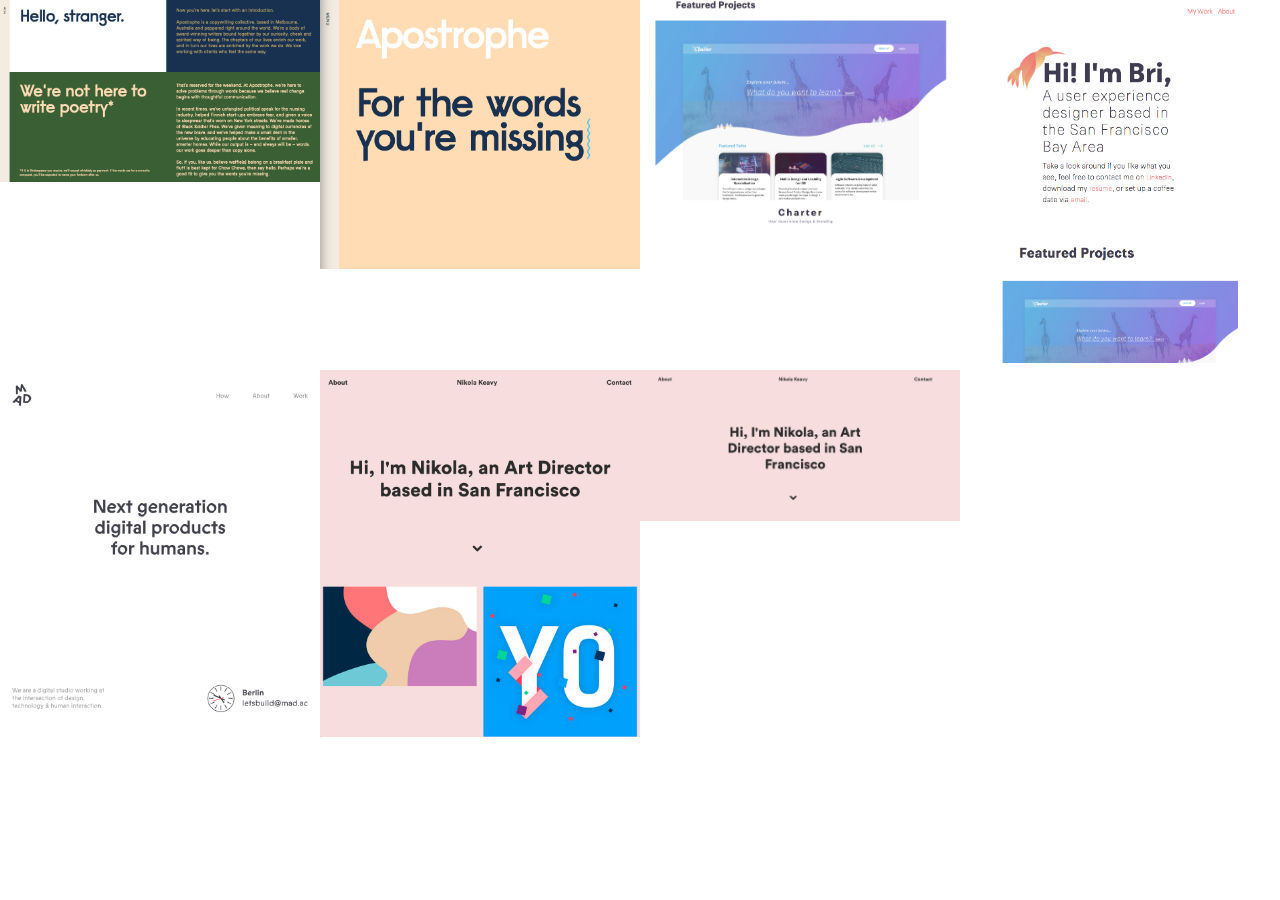
==== index.html @ 163cc642 "first commit" ====
<!DOCTYPE html>
<html>
  <head>
    <title>Portfolio MoodBoard</title>
    <meta charset="utf-8"> <meta name="viewport" content="width=device-width, initial-scale=1">
    <link rel="stylesheet" type="text/css" href="styles/reset.css">
    <link rel="stylesheet" type="text/css" href="styles/main.css">
  </head>
  <body class="block">
    <main>
      <ul>
        <li><img src="images/apostrophe-featured.png" alt="featured"/></li>
        <li><img src="images/apostrophe-hero.png" alt="hero"/></li>
        <li><img src="images/bri-featured.png" alt="featured"/></li>
        <li><img src="images/bri-hero.png" alt="hero"/></li>
        <li><img src="images/mad-hero.png" alt="hero"/></li>
        <li><img src="images/nikola-featured.png" alt="featured"/></li>
        <li><img src="images/nikola-hero.png" alt="hero"/></li>
      </ul>
    </main>

  </body>
</html>
---- styles/main.css ----
ul {
  display: grid;
  grid-template-columns: repeat(auto-fit, minmax(300px, 2fr));
  grid-auto-rows: 1fr;
  grid-auto-flow:dense;
}

img {
  object-fit: contain;
  height: auto;
  width: 100%;
}

/* li:nth-child(4) {
  grid-row: span 6;
}

li:nth-child(5) {
  grid-row: span 2;
}

li:nth-child(6) {
  grid-column: span 4;
  grid-row: span 4;
} */
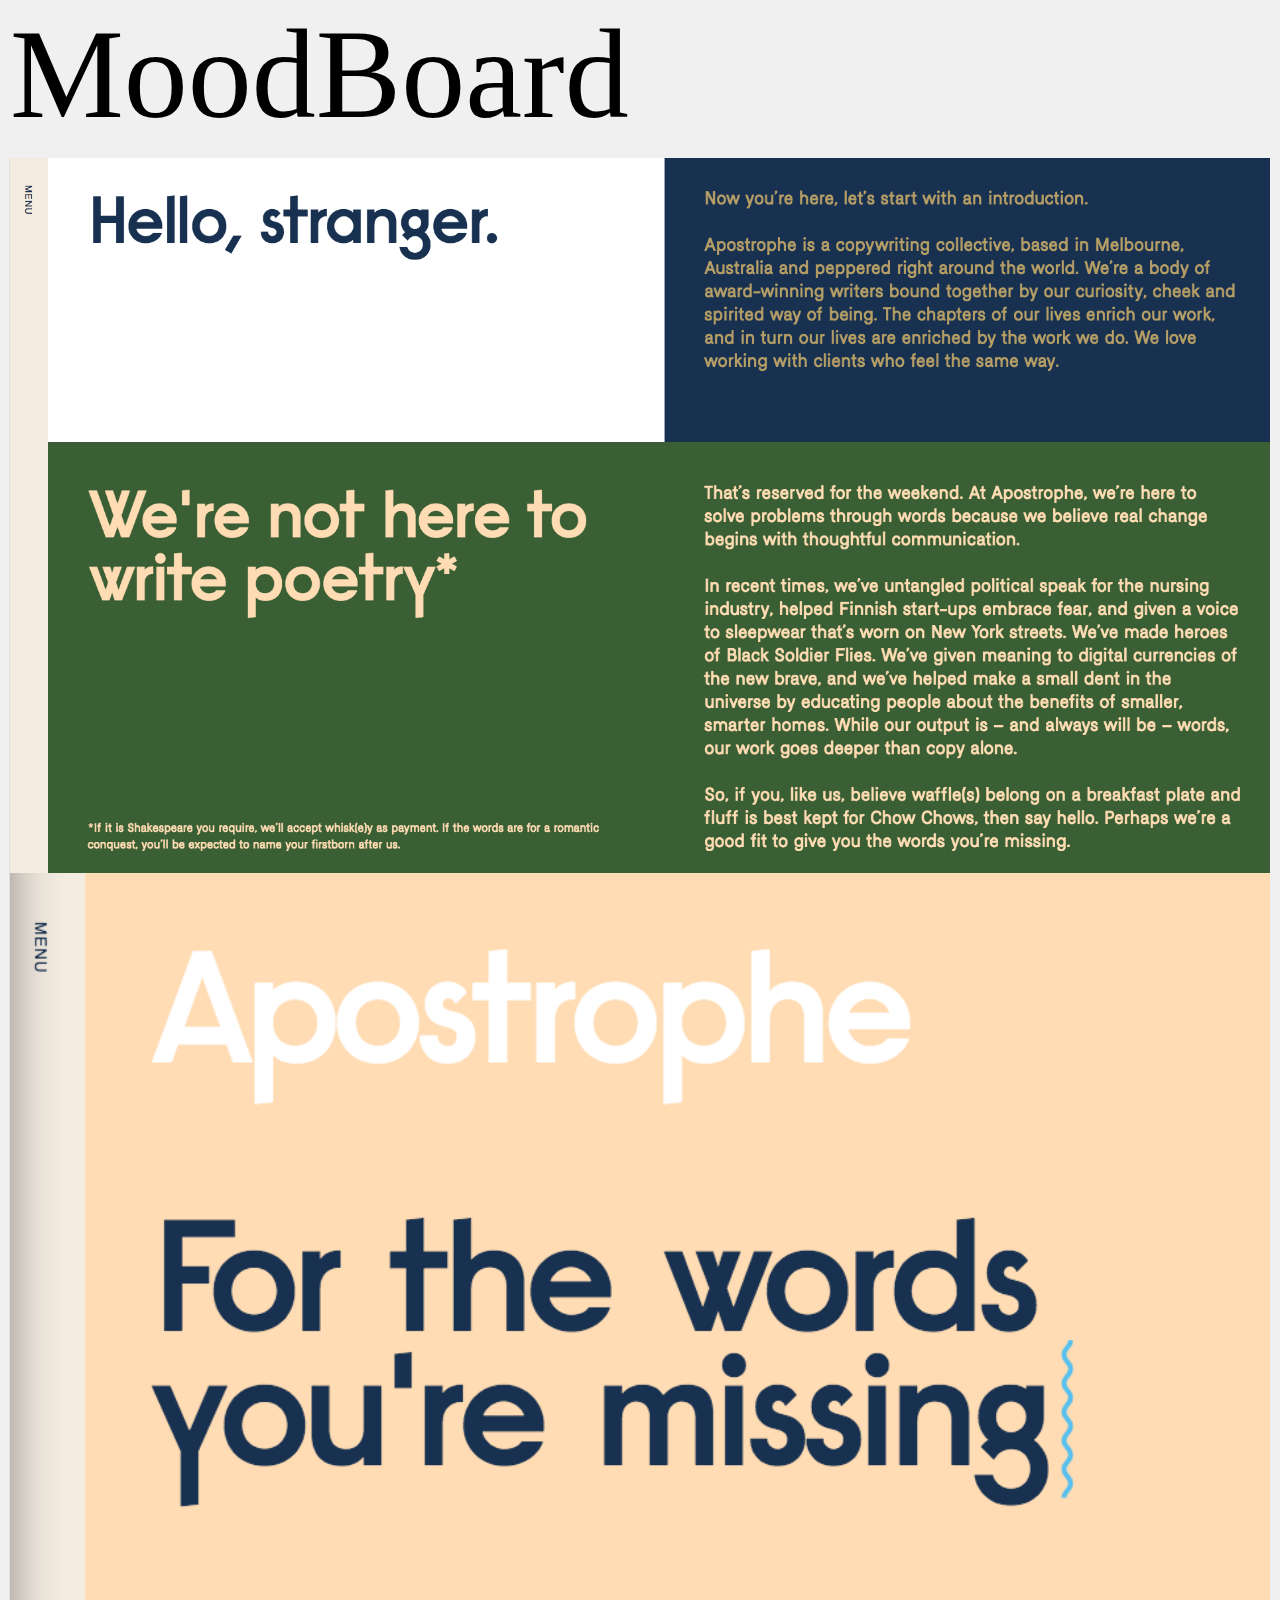
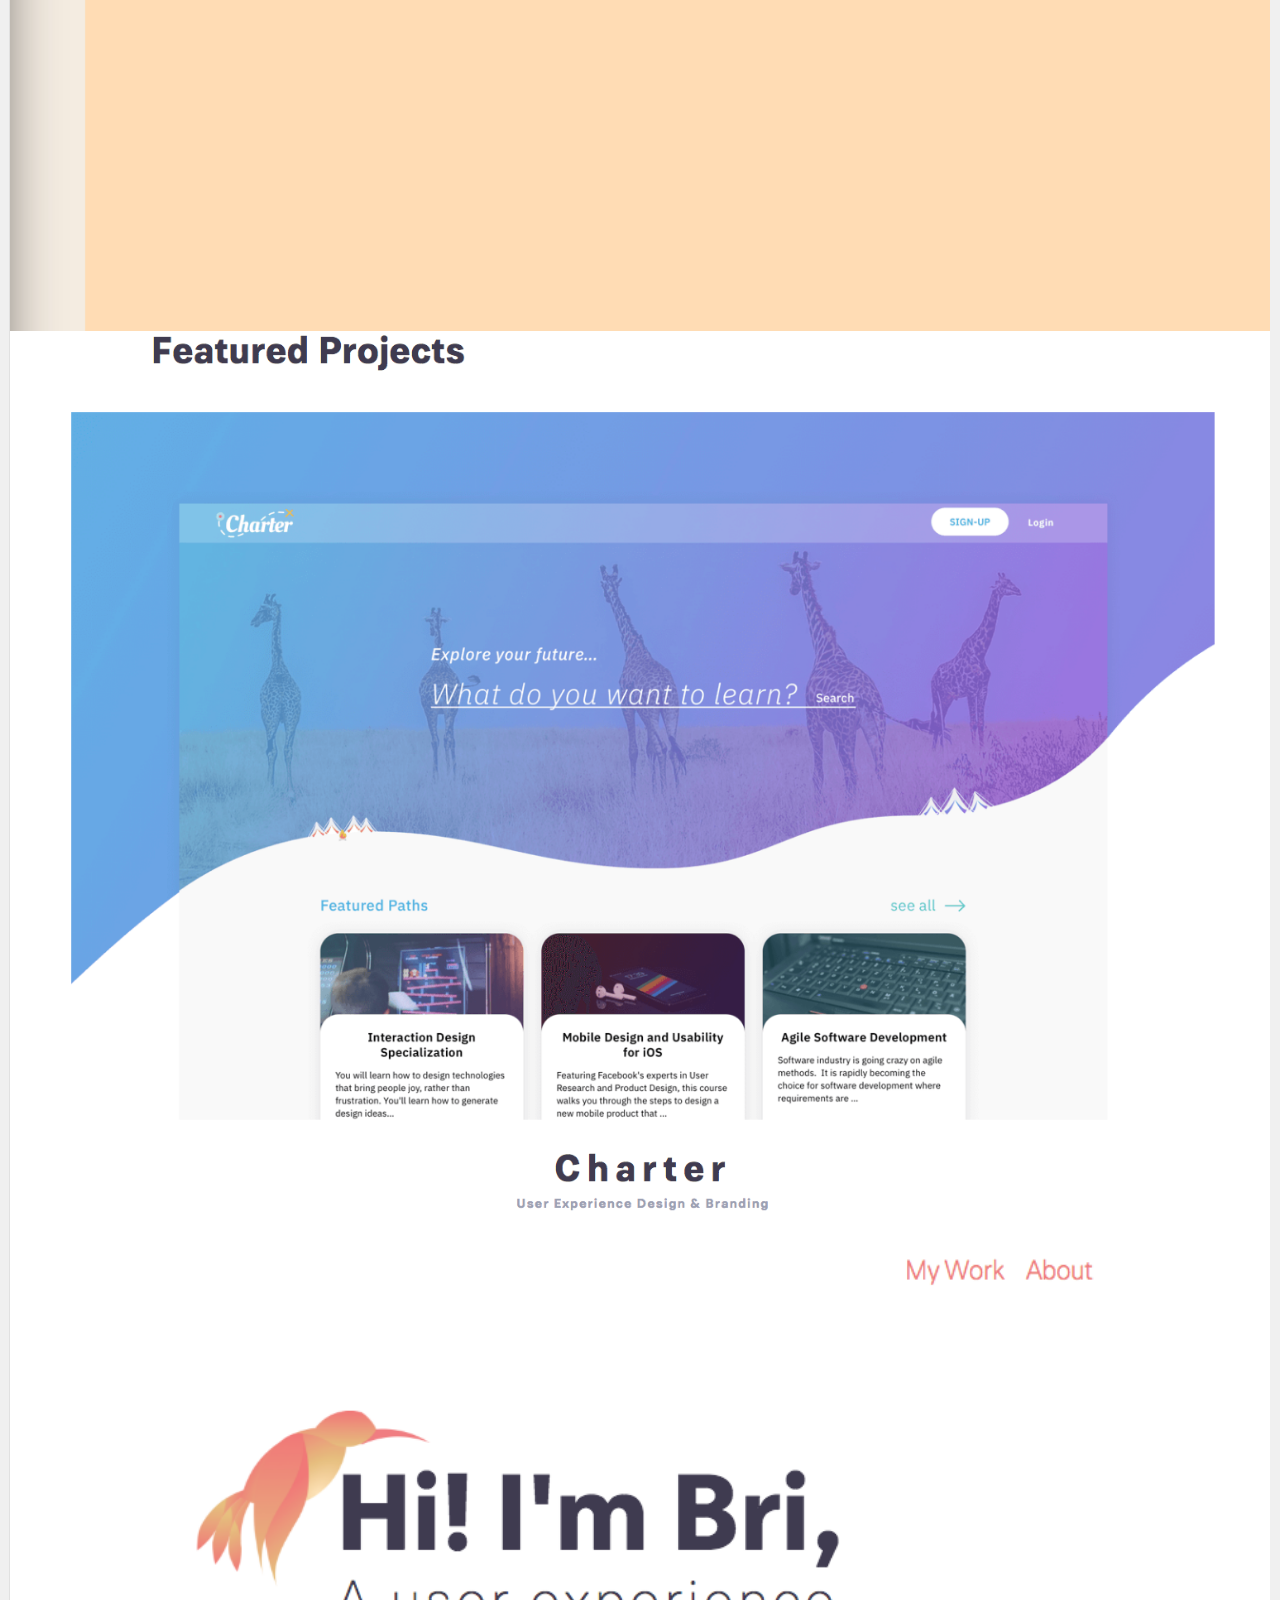
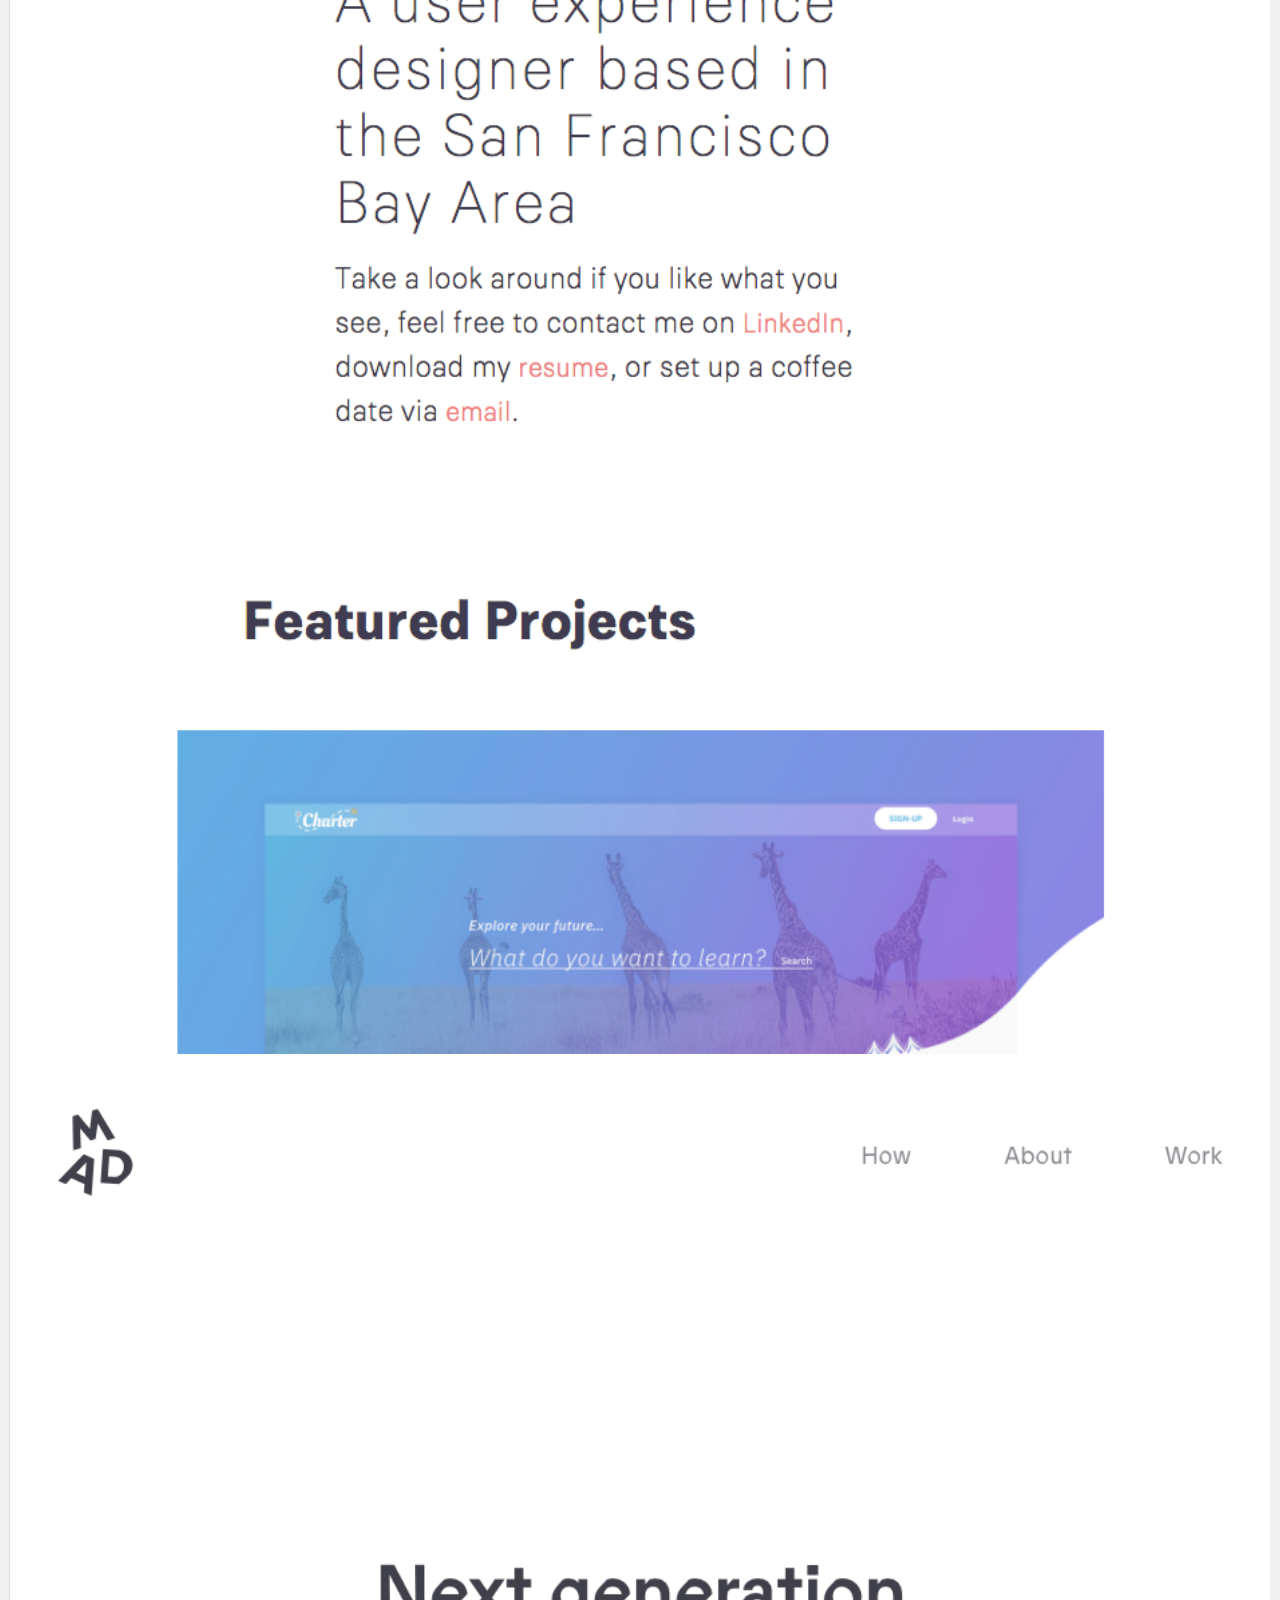
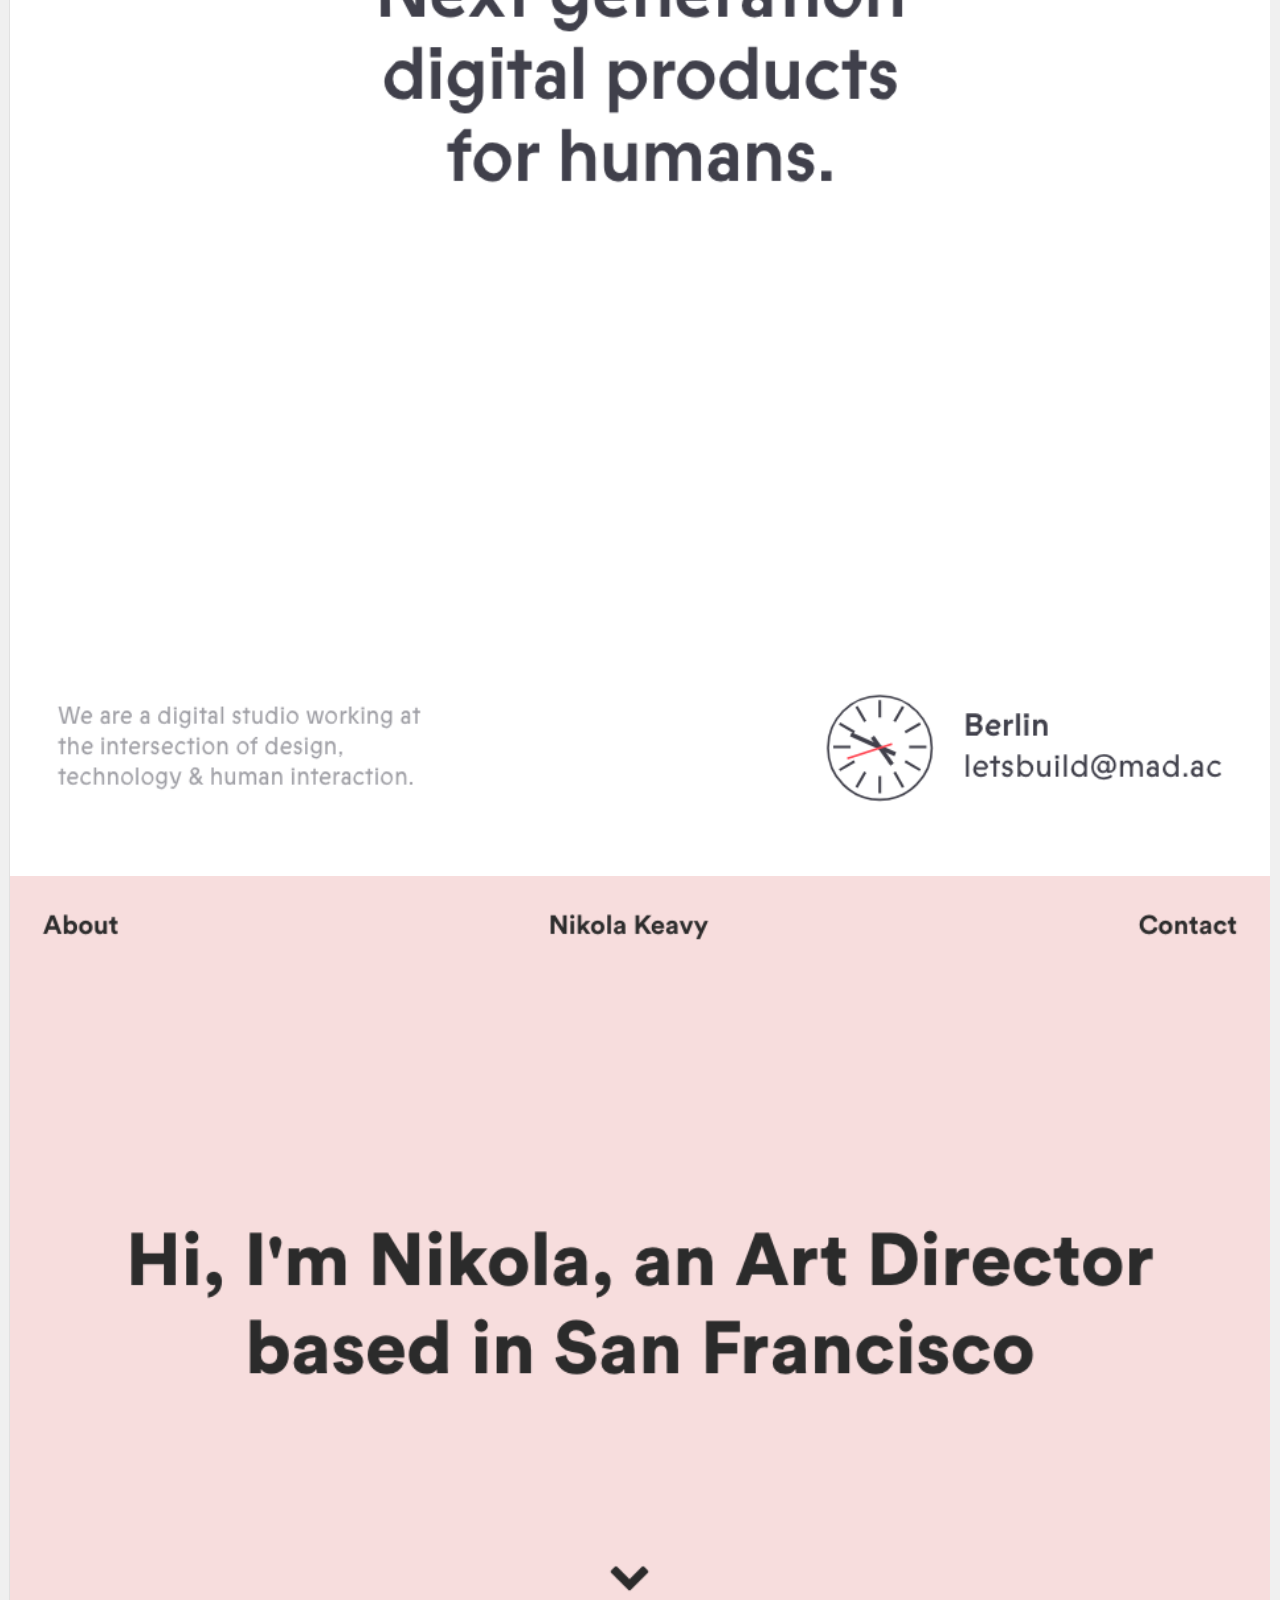
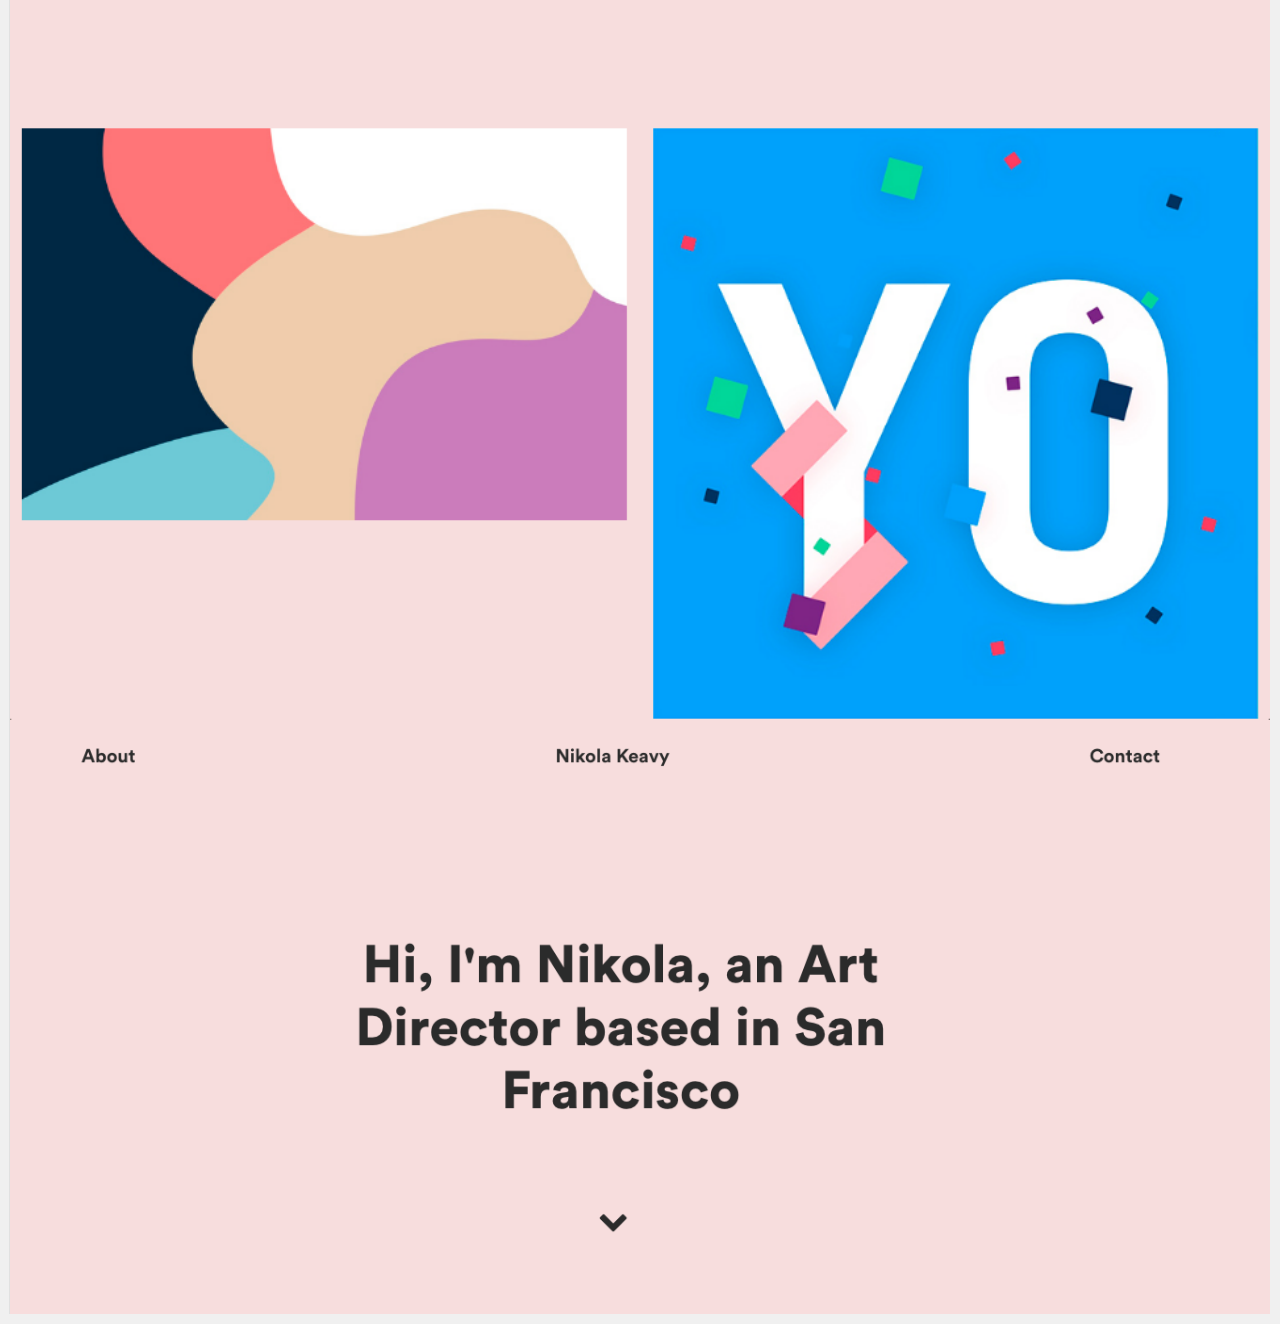
==== commit 4efe7a76: "add images" ====
--- a/index.html
+++ b/index.html
@@ -7,6 +7,9 @@
     <link rel="stylesheet" type="text/css" href="styles/main.css">
   </head>
   <body class="block">
+    <header>
+      <h1>MoodBoard</h1>
+    </header>
     <main>
       <ul>
         <li><img src="images/apostrophe-featured.png" alt="featured"/></li>
--- a/styles/main.css
+++ b/styles/main.css
@@ -1,14 +1,35 @@
+* {
+  box-sizing: border-box;
+}
+
+body {
+  background: #f0f0f0;
+  margin: 0;
+}
+
+header, main {
+  display: grid;
+  padding: 10px;
+}
+
+h1 {
+  font: sans-serif;
+  font-size: 10vw;
+}
+
 ul {
-  display: grid;
   grid-template-columns: repeat(auto-fit, minmax(300px, 2fr));
-  grid-auto-rows: 1fr;
-  grid-auto-flow:dense;
+  /* grid-auto-rows: 1fr; */
+  /* grid-auto-flow:dense; */
 }
 
 img {
+  display: block;
+  box-shadow: -1px 0px 0px rgba(0,0,0,0.06);
   object-fit: contain;
-  height: auto;
+  /* height: 200px; */
   width: 100%;
+  /* border: 10px solid gray; */
 }
 
 /* li:nth-child(4) {
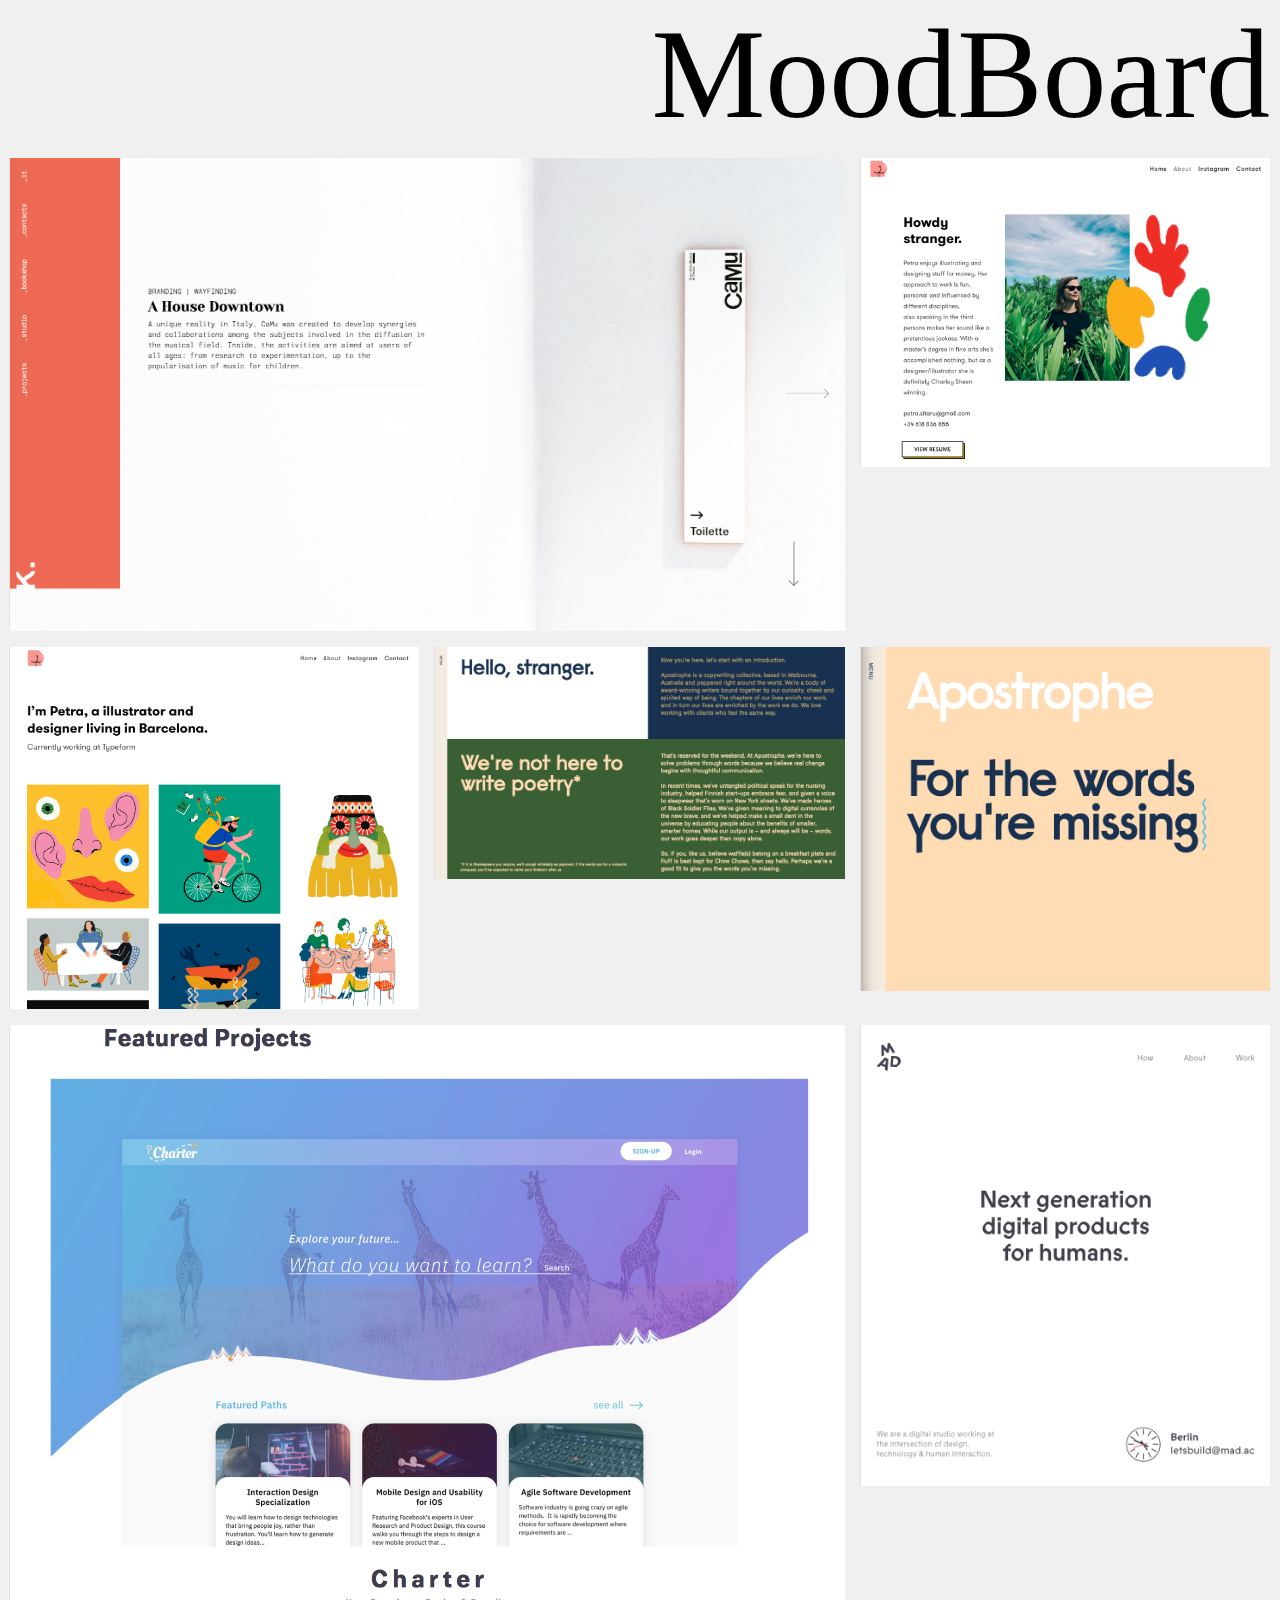
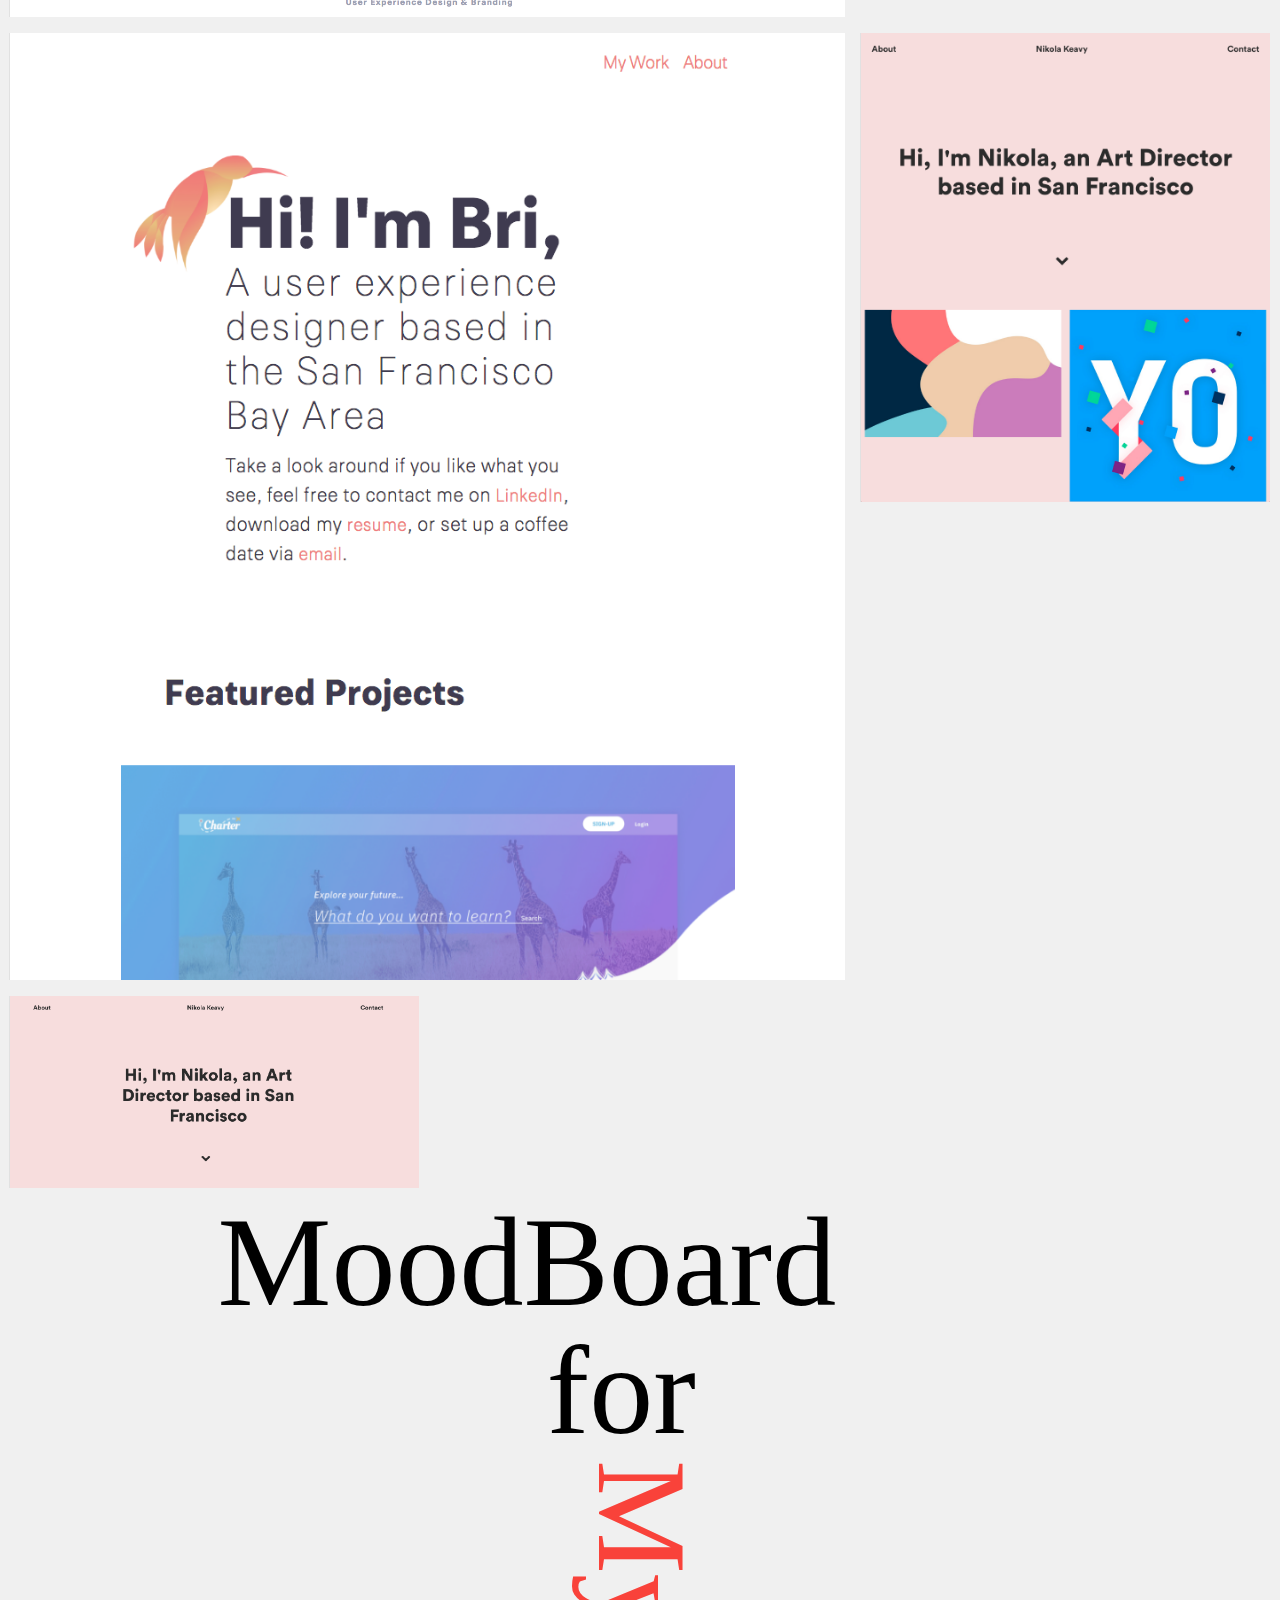
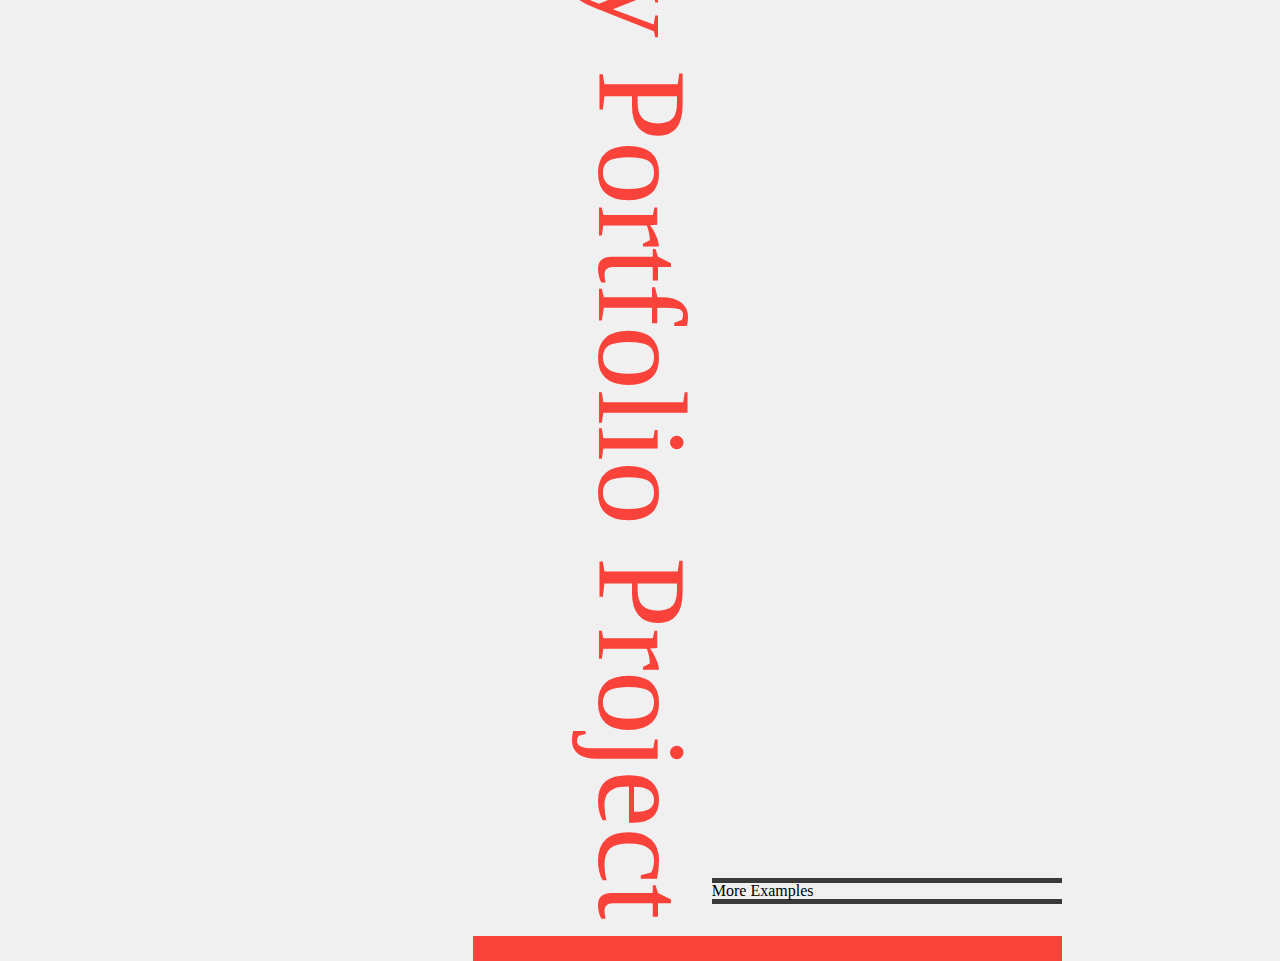
==== commit 1e936b8a: "add new images and text experiment" ====
--- a/index.html
+++ b/index.html
@@ -12,6 +12,9 @@
     </header>
     <main>
       <ul>
+        <li><img src="images/kid-hero.png" alt="hero"/></li>
+        <li><img src="images/petra-about.png" alt="about"/></li>
+        <li><img src="images/petra-hero.png" alt="hero"/></li>
         <li><img src="images/apostrophe-featured.png" alt="featured"/></li>
         <li><img src="images/apostrophe-hero.png" alt="hero"/></li>
         <li><img src="images/bri-featured.png" alt="featured"/></li>
@@ -21,6 +24,17 @@
         <li><img src="images/nikola-hero.png" alt="hero"/></li>
       </ul>
     </main>
+    <section>
+      <div class="header-wrapper">
+        <h1>MoodBoard for</h1>
+        <h1>My Portfolio Project</h1>
+        <div class="references"></div>
+        <b class="red-line"></b>
+        <p class="more-examples">
+          More Examples
+        </p>
+      </div>
+    </section>
 
   </body>
 </html>
--- a/styles/main.css
+++ b/styles/main.css
@@ -8,7 +8,7 @@
 }
 
 header, main {
-  display: grid;
+  /* display: grid; */
   padding: 10px;
 }
 
@@ -18,29 +18,70 @@
 }
 
 ul {
-  grid-template-columns: repeat(auto-fit, minmax(300px, 2fr));
-  /* grid-auto-rows: 1fr; */
-  /* grid-auto-flow:dense; */
+  display: grid;
+  grid-template-columns: repeat(auto-fit, minmax(400px, 1fr));
+  /* grid-auto-rows: 300px; */
+  grid-auto-flow:dense;
+  grid-gap: 1rem;
 }
 
 img {
   display: block;
   box-shadow: -1px 0px 0px rgba(0,0,0,0.06);
   object-fit: contain;
-  /* height: 200px; */
+  /* height: 300px; */
   width: 100%;
-  /* border: 10px solid gray; */
+  /* border: 3vw solid gray; */
 }
 
-/* li:nth-child(4) {
-  grid-row: span 6;
-}
-
-li:nth-child(5) {
-  grid-row: span 2;
+li:nth-child(1) {
+  grid-column: span 2;
 }
 
 li:nth-child(6) {
-  grid-column: span 4;
-  grid-row: span 4;
-} */
+  grid-column: span 2;
+}
+
+li:nth-child(7) {
+  grid-column: span 2;
+}
+/* Text Experiment */
+.header-wrapper {
+  width: 66vw;
+  display: grid;
+  margin: auto;
+  grid-template-columns: auto 1fr 1fr 1fr 0.5fr;
+  grid-template-rows: auto 1fr 1fr auto auto;
+  grid-gap: 1rem;
+}
+
+h1:nth-child(1) {
+  grid-column: 1 / 4;
+  text-align: right;
+}
+
+h1:nth-child(2) {
+  color: #f9423a;
+  writing-mode: vertical-rl;
+  grid-column: 3 / 4;
+  grid-row: 2 / 5;
+  justify-self: end;
+  margin-top: -10px;
+  margin-right: -10px;
+}
+
+.red-line {
+  grid-column: 3 / 6;
+  grid-row: 5;
+  border-bottom: 25px solid #f9423a;
+  align-self: start;
+  justify-content: end;
+}
+
+.more-examples {
+  border-top: 5px solid rgba(12, 12, 10, 0.8);
+  border-bottom: 5px solid rgba(12, 12, 10, 0.8);
+  grid-row: 3;
+  grid-column: 4/6;
+  align-self: end;
+}
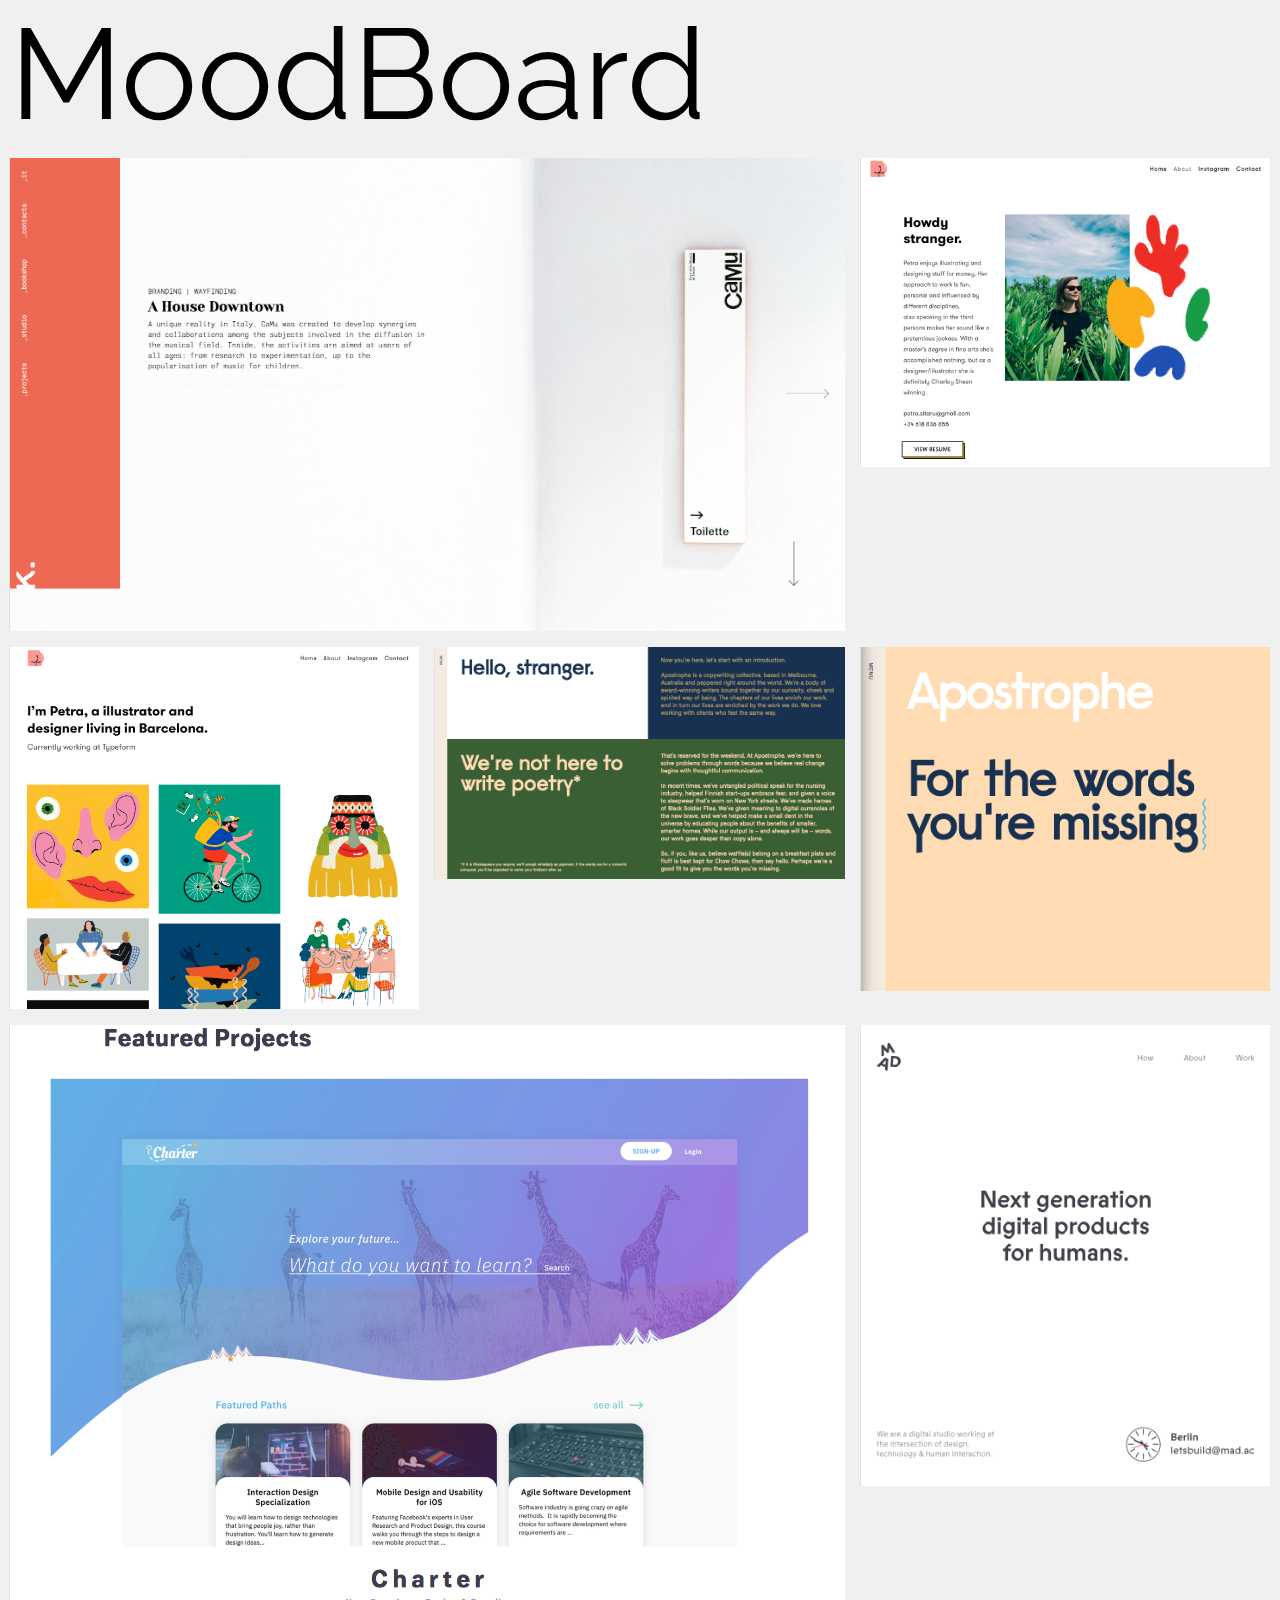
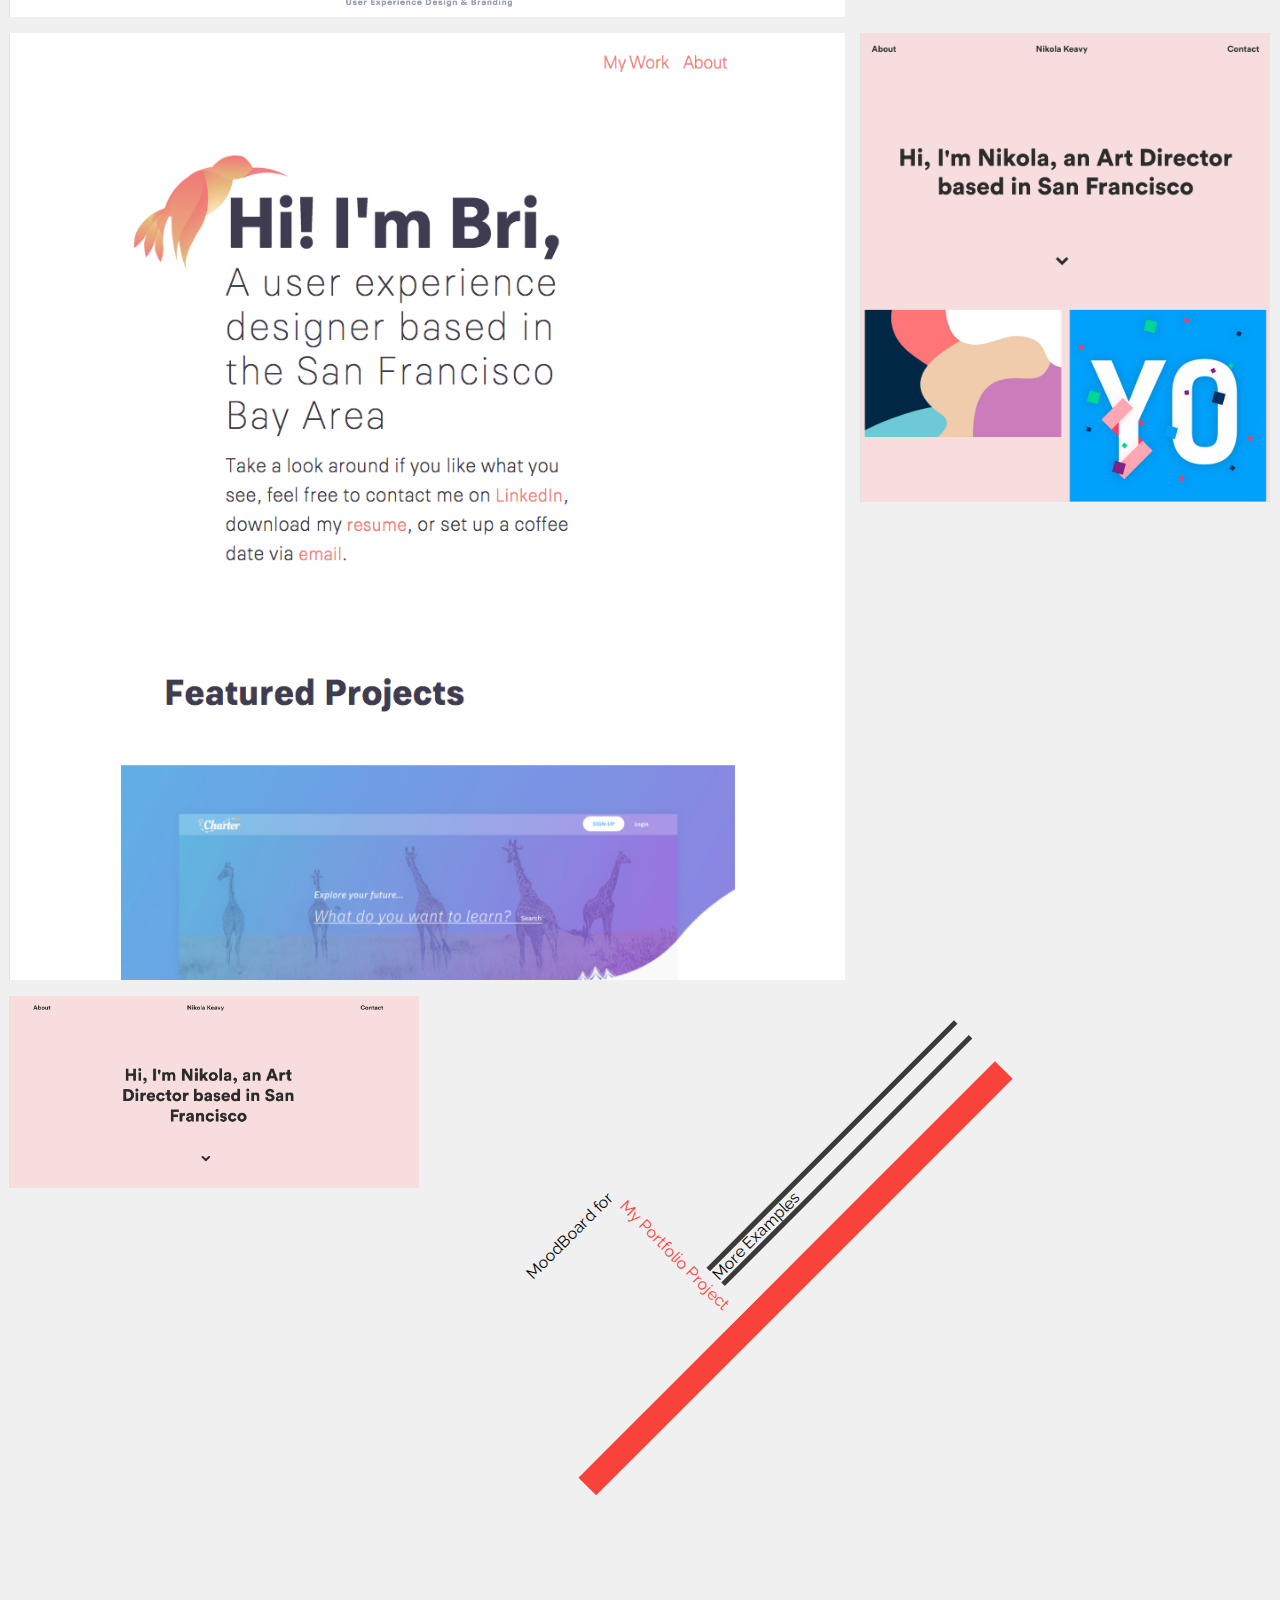
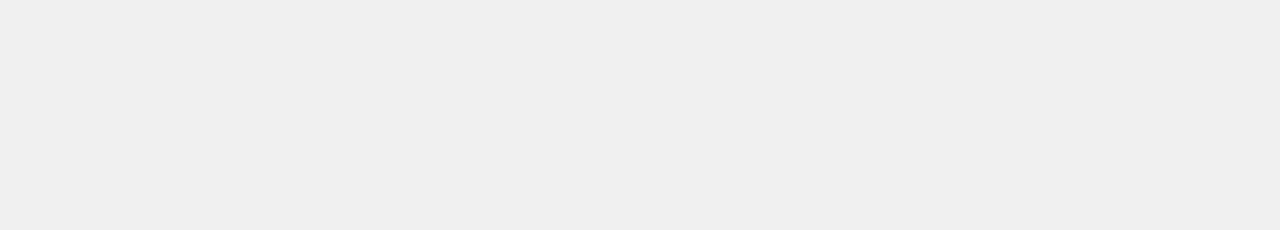
==== commit 2836920a: "add image links" ====
--- a/index.html
+++ b/index.html
@@ -5,6 +5,7 @@
     <meta charset="utf-8"> <meta name="viewport" content="width=device-width, initial-scale=1">
     <link rel="stylesheet" type="text/css" href="styles/reset.css">
     <link rel="stylesheet" type="text/css" href="styles/main.css">
+    <link href="https://fonts.googleapis.com/css?family=Raleway:700" rel="stylesheet">
   </head>
   <body class="block">
     <header>
@@ -12,22 +13,22 @@
     </header>
     <main>
       <ul>
-        <li><img src="images/kid-hero.png" alt="hero"/></li>
-        <li><img src="images/petra-about.png" alt="about"/></li>
-        <li><img src="images/petra-hero.png" alt="hero"/></li>
-        <li><img src="images/apostrophe-featured.png" alt="featured"/></li>
-        <li><img src="images/apostrophe-hero.png" alt="hero"/></li>
-        <li><img src="images/bri-featured.png" alt="featured"/></li>
-        <li><img src="images/bri-hero.png" alt="hero"/></li>
-        <li><img src="images/mad-hero.png" alt="hero"/></li>
-        <li><img src="images/nikola-featured.png" alt="featured"/></li>
-        <li><img src="images/nikola-hero.png" alt="hero"/></li>
+        <li><a href="https://kidstudio.it/"><img src="images/kid-hero.png" alt="hero"/></a></li>
+        <li><a href="http://petrasitaru.com/"><img src="images/petra-about.png" alt="about"/></a></li>
+        <li><a href="http://petrasitaru.com/"><img src="images/petra-hero.png" alt="hero"/></a></li>
+        <li><a href="https://apostrophe.xyz/"><img src="images/apostrophe-featured.png" alt="featured"/></a></li>
+        <li><a href="https://apostrophe.xyz/"><img src="images/apostrophe-hero.png" alt="hero"/></a></li>
+        <li><a href="http://bpizana.com/"><img src="images/bri-featured.png" alt="featured"/></a></li>
+        <li><a href="http://bpizana.com/"><img src="images/bri-hero.png" alt="hero"/></a></li>
+        <li><a href="https://www.mad.ac/"><img src="images/mad-hero.png" alt="hero"/></a></li>
+        <li><a href="http://nikolakeavy.com/index.html"><img src="images/nikola-featured.png" alt="featured"/></a></li>
+        <li><a href="http://nikolakeavy.com/index.html"><img src="images/nikola-hero.png" alt="hero"/></a></li>
       </ul>
     </main>
     <section>
       <div class="header-wrapper">
-        <h1>MoodBoard for</h1>
-        <h1>My Portfolio Project</h1>
+        <h2>MoodBoard for</h2>
+        <h2>My Portfolio Project</h2>
         <div class="references"></div>
         <b class="red-line"></b>
         <p class="more-examples">
--- a/styles/main.css
+++ b/styles/main.css
@@ -5,6 +5,7 @@
 body {
   background: #f0f0f0;
   margin: 0;
+  font-family: 'Raleway', sans-serif;
 }
 
 header, main {
@@ -13,7 +14,6 @@
 }
 
 h1 {
-  font: sans-serif;
   font-size: 10vw;
 }
 
@@ -46,6 +46,10 @@
   grid-column: span 2;
 }
 /* Text Experiment */
+section {
+  transform: rotate(-45deg);
+}
+
 .header-wrapper {
   width: 66vw;
   display: grid;
@@ -55,12 +59,12 @@
   grid-gap: 1rem;
 }
 
-h1:nth-child(1) {
+h2:nth-child(1) {
   grid-column: 1 / 4;
   text-align: right;
 }
 
-h1:nth-child(2) {
+h2:nth-child(2) {
   color: #f9423a;
   writing-mode: vertical-rl;
   grid-column: 3 / 4;
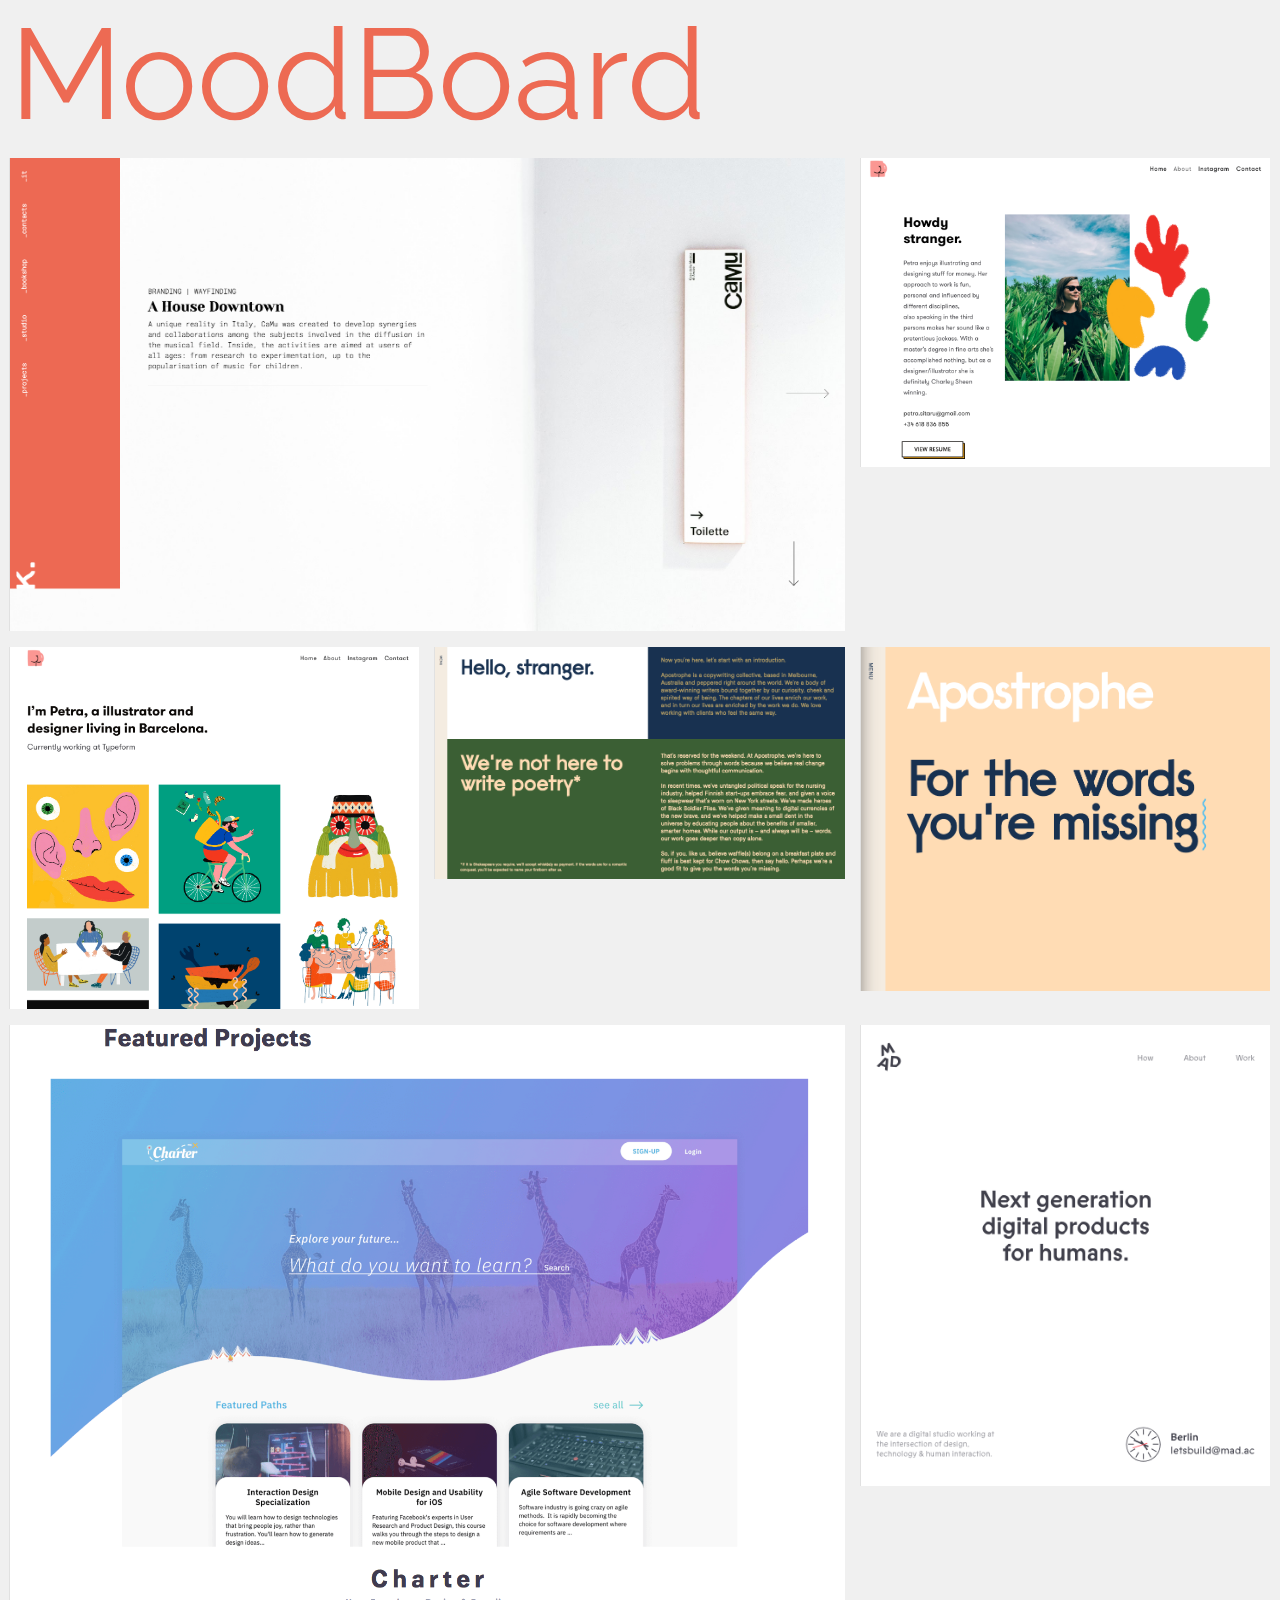
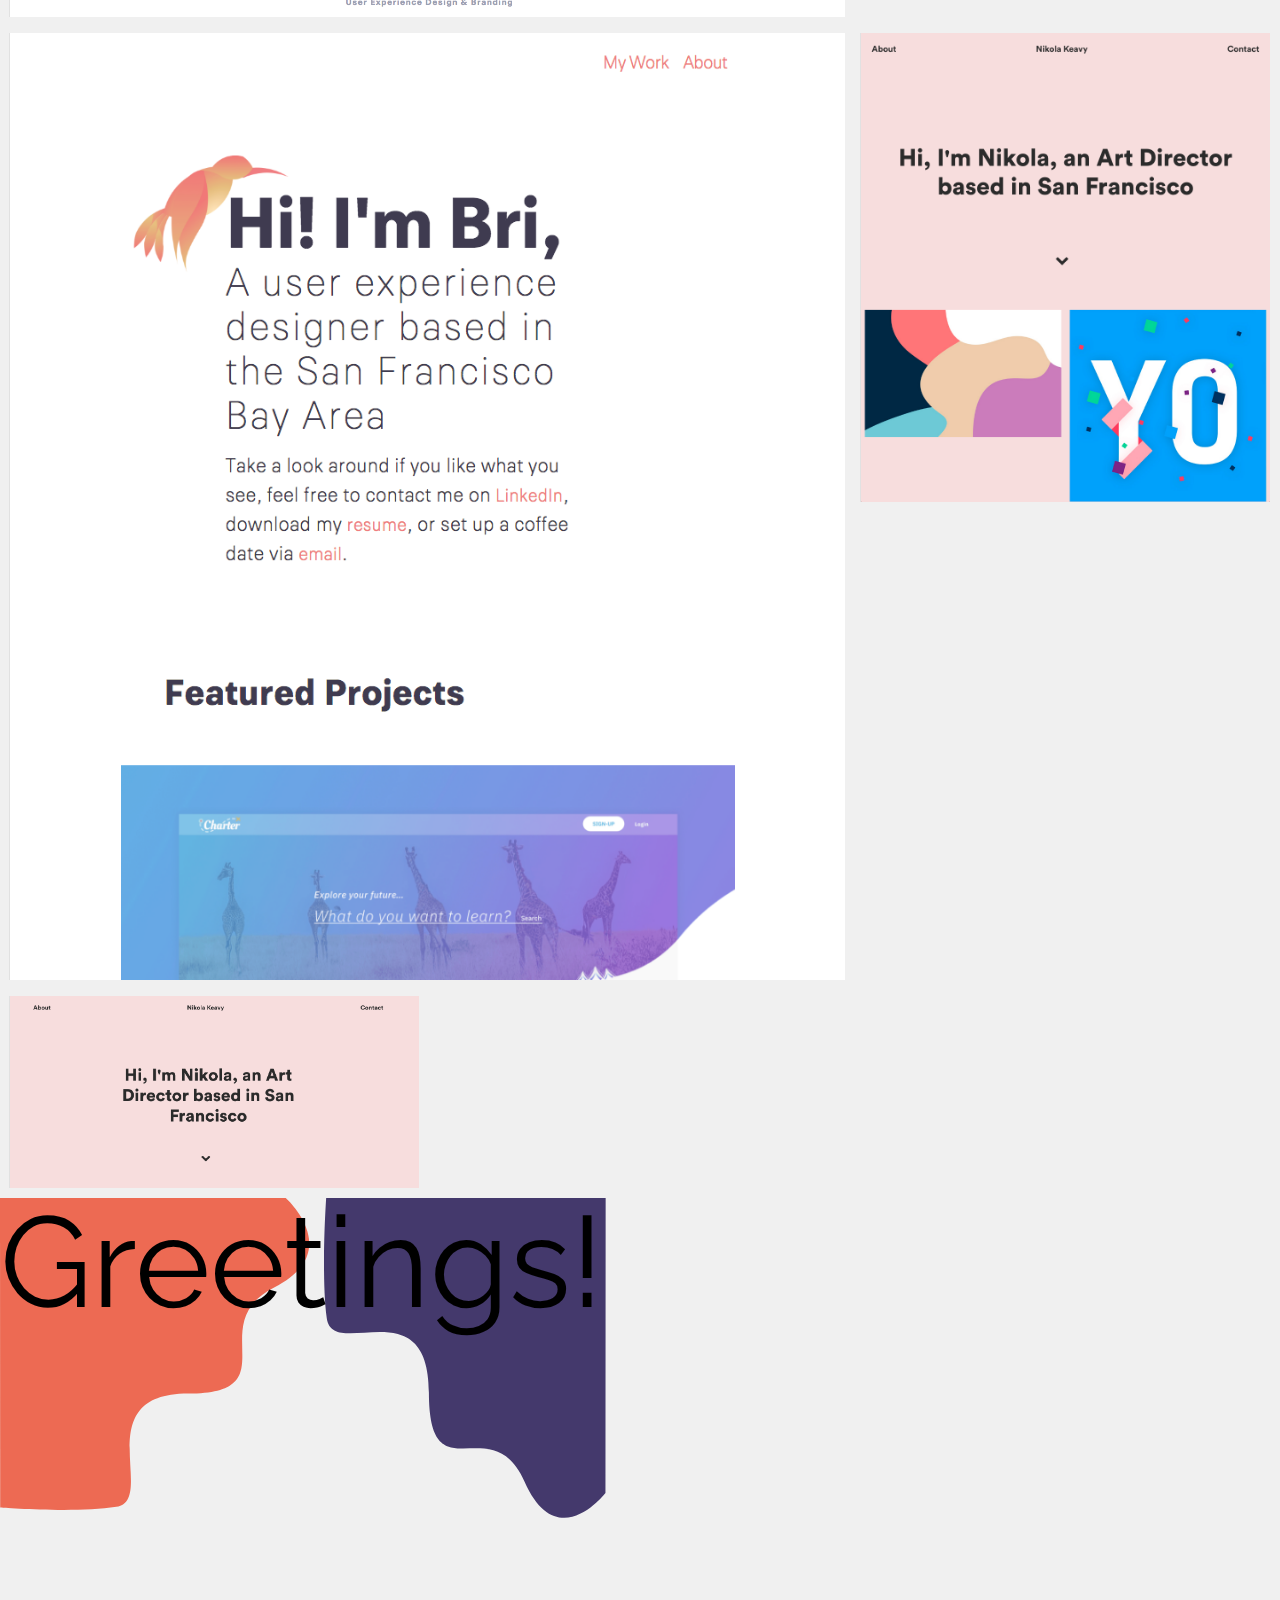
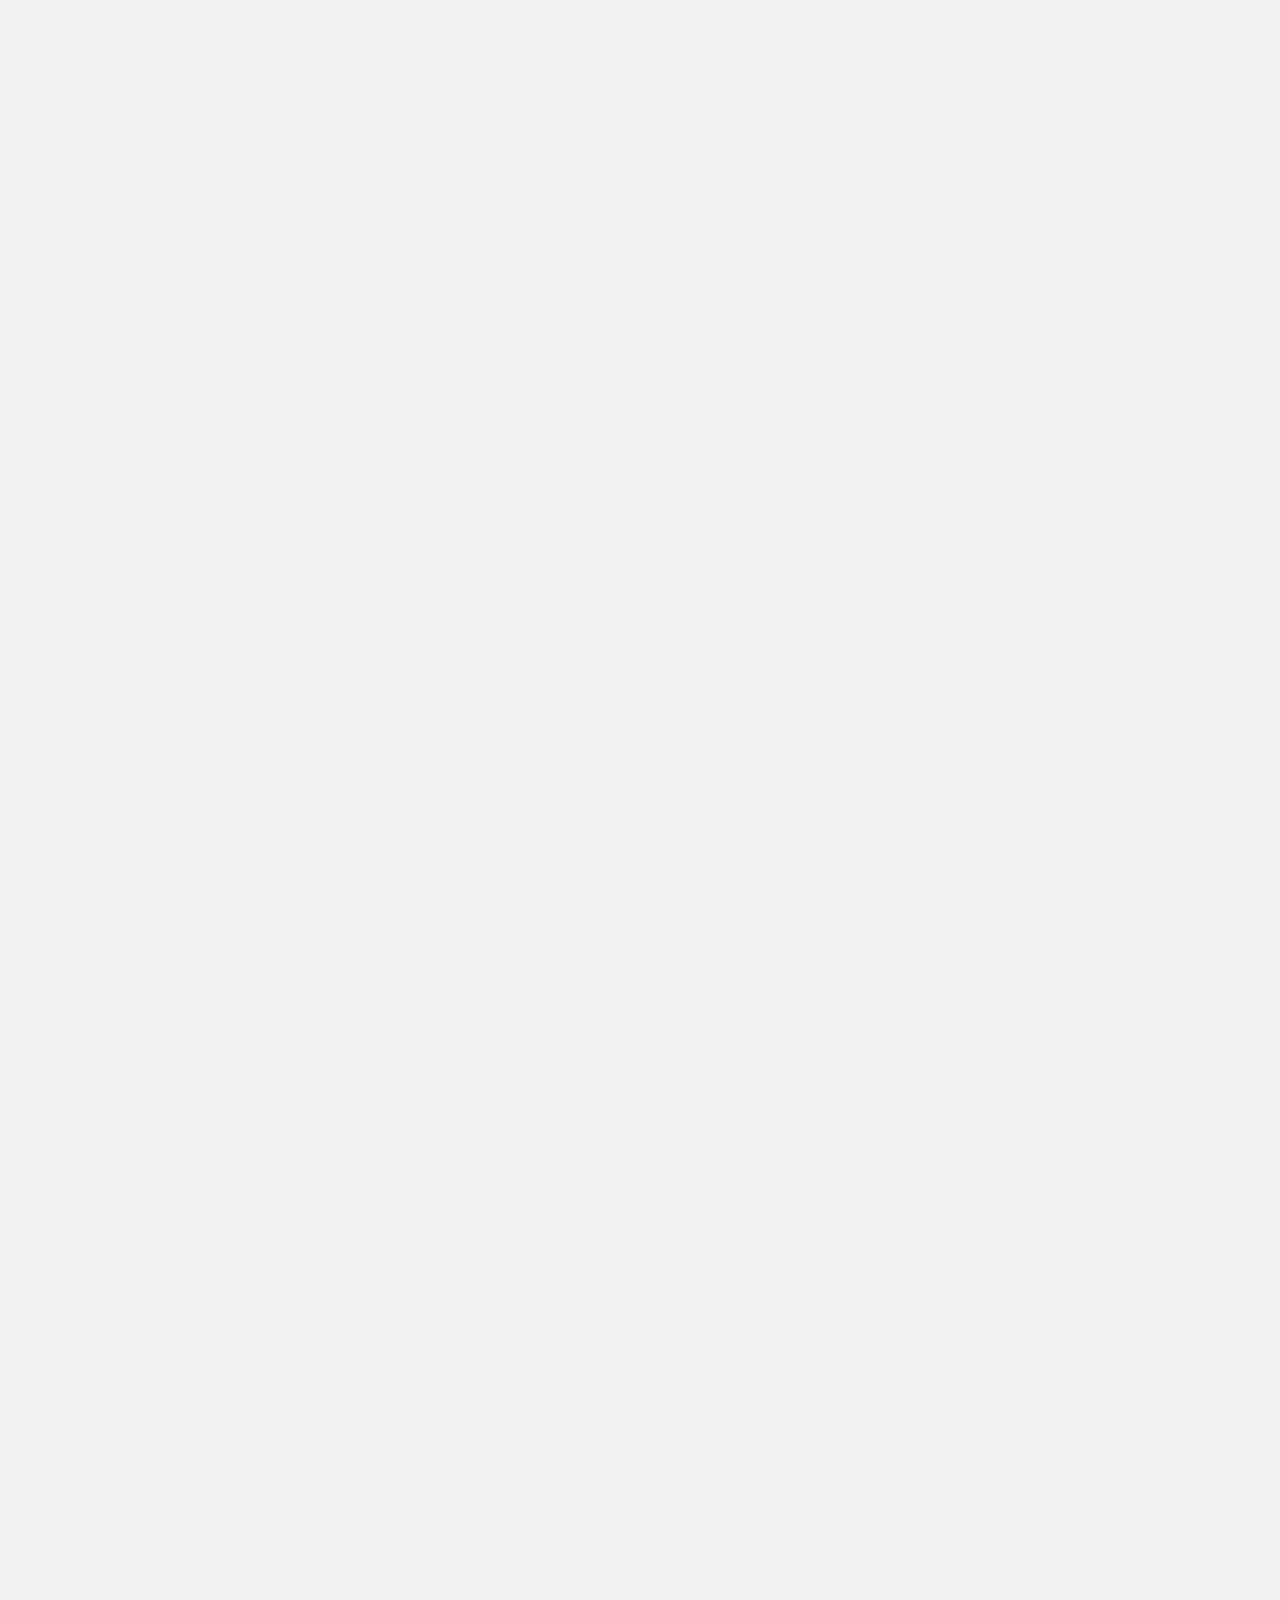
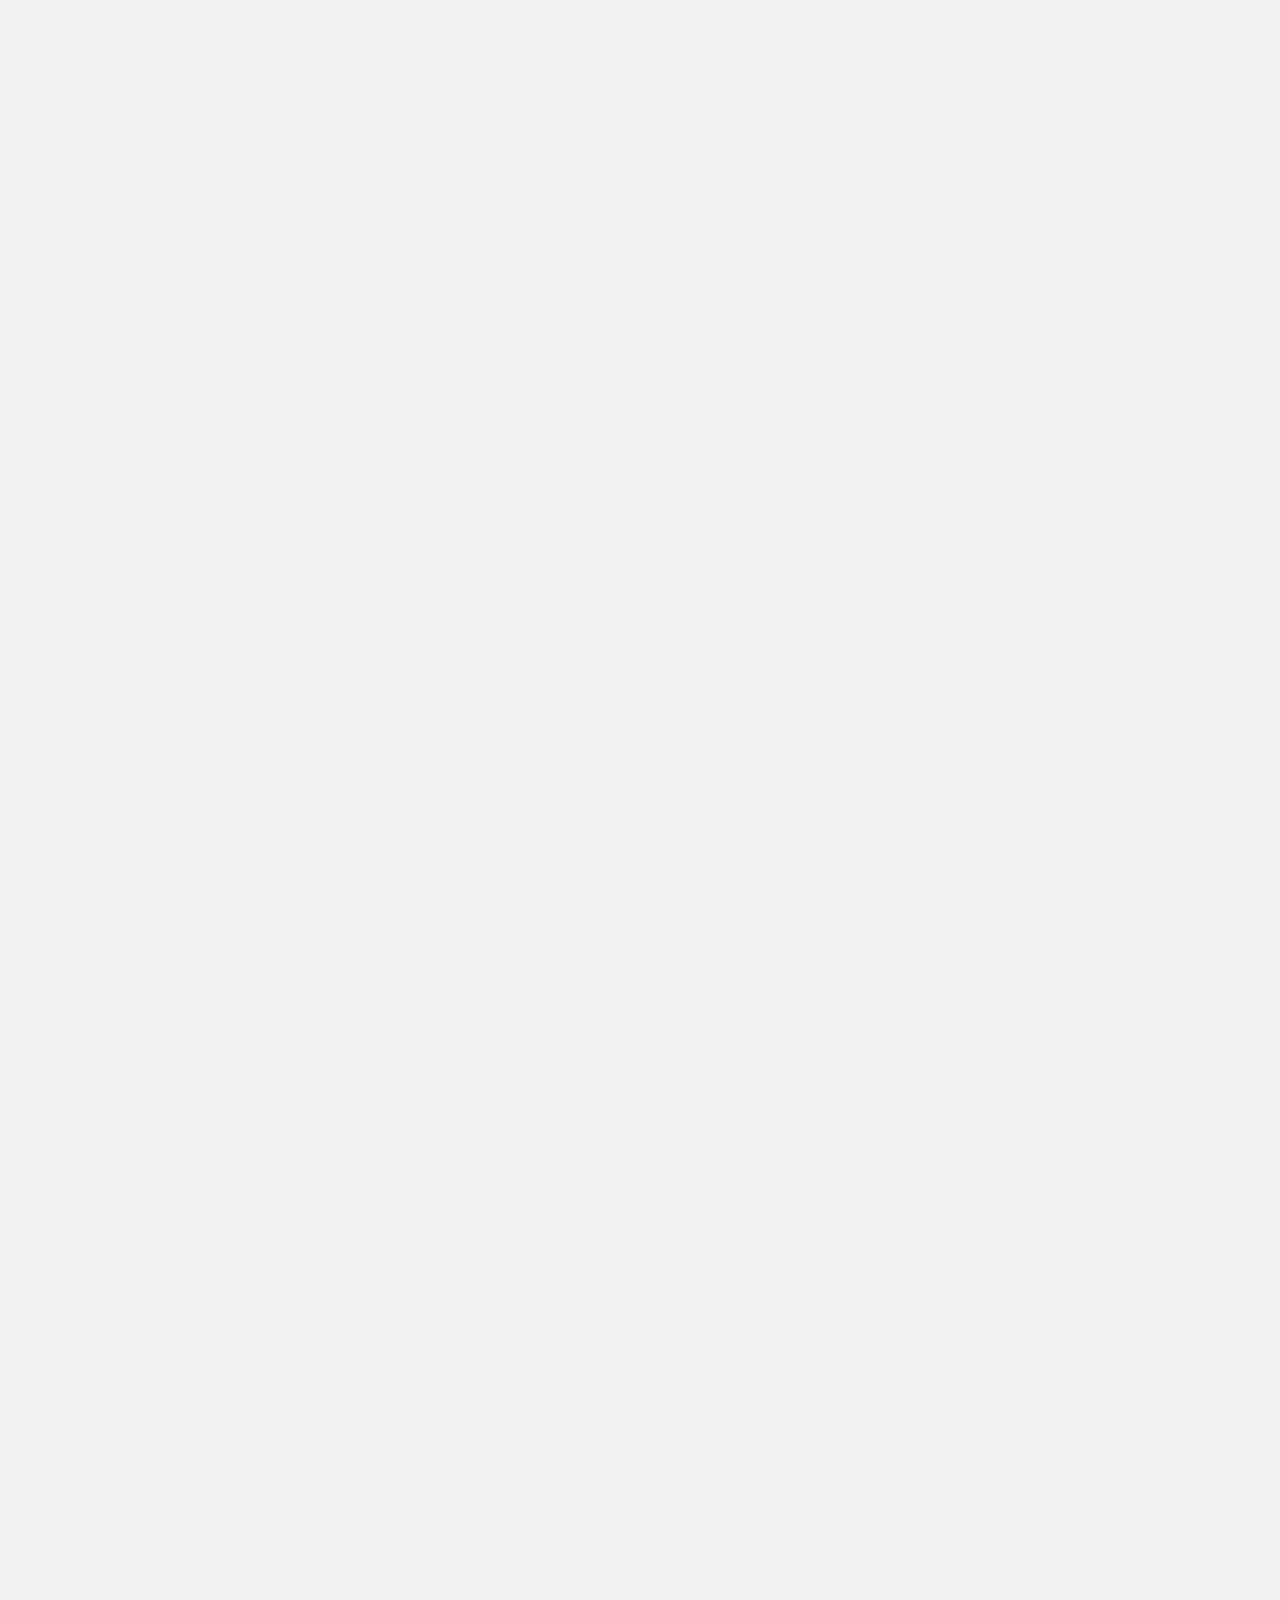
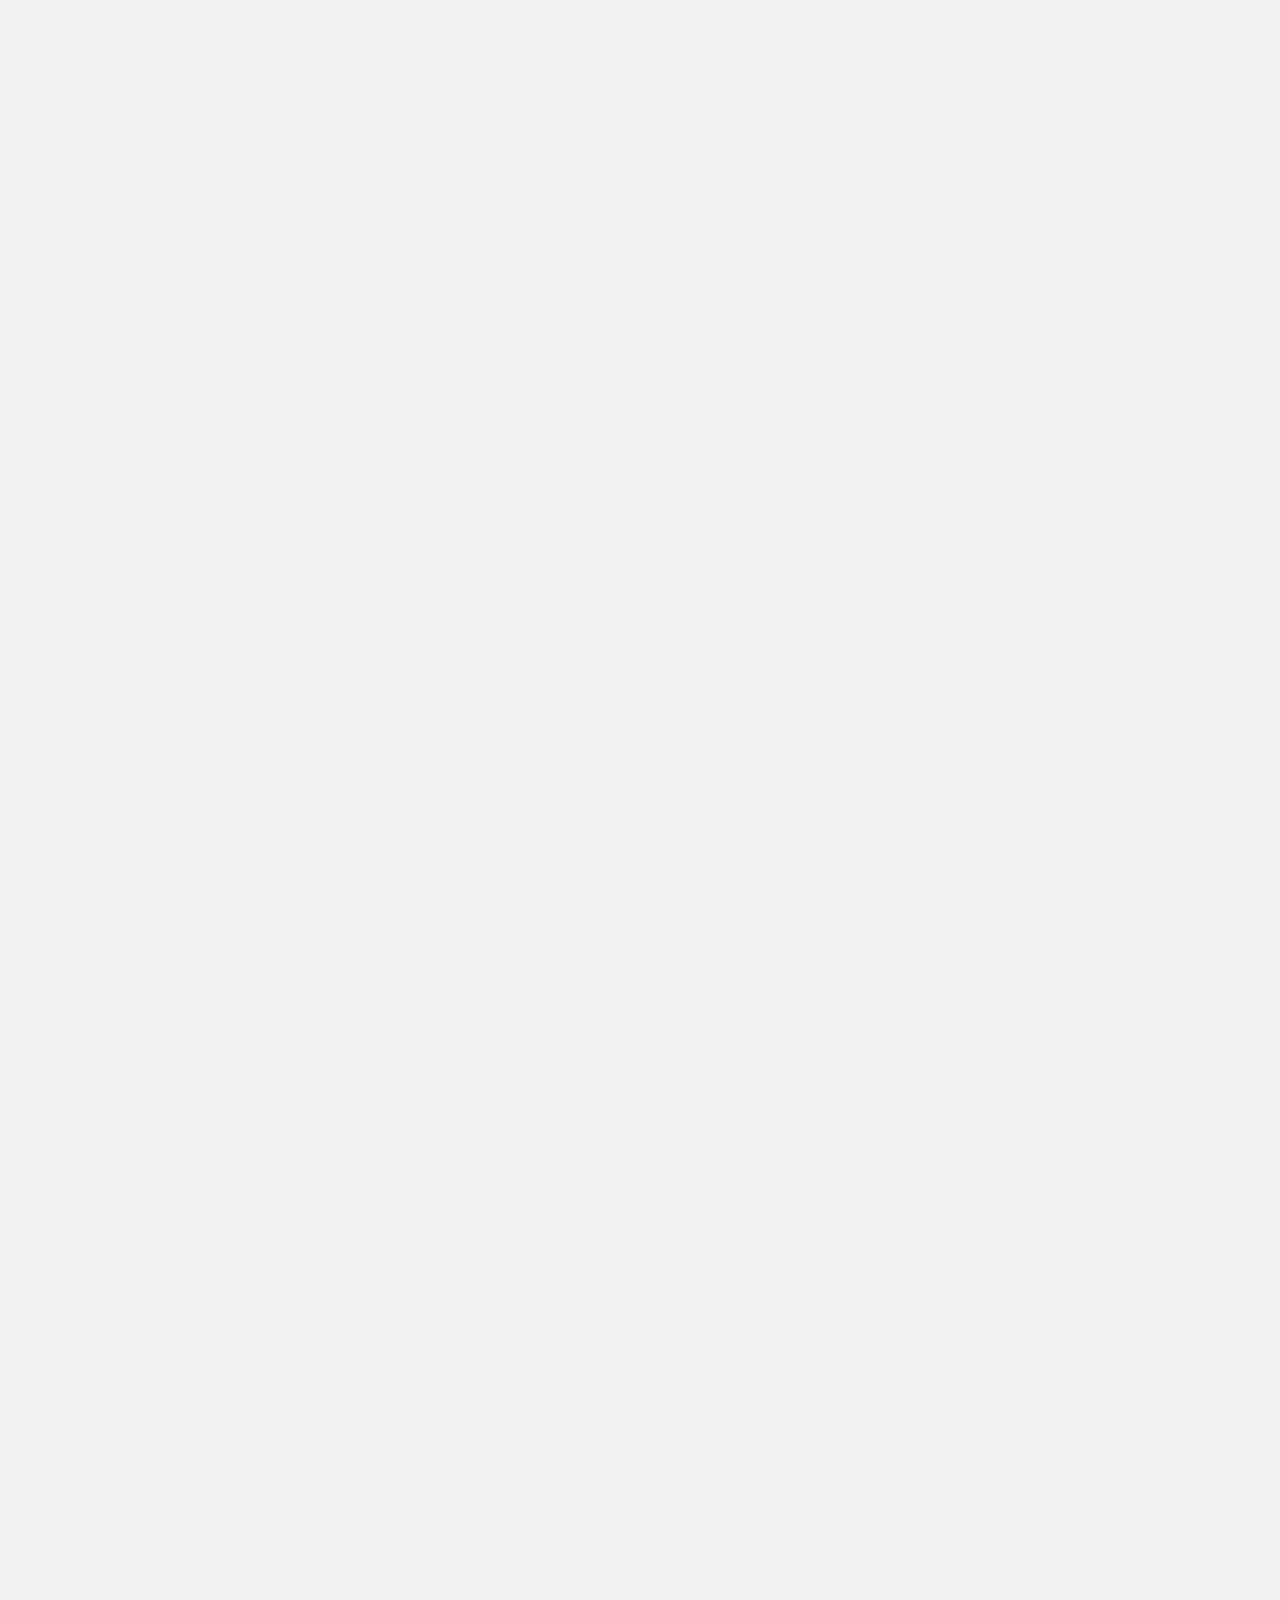
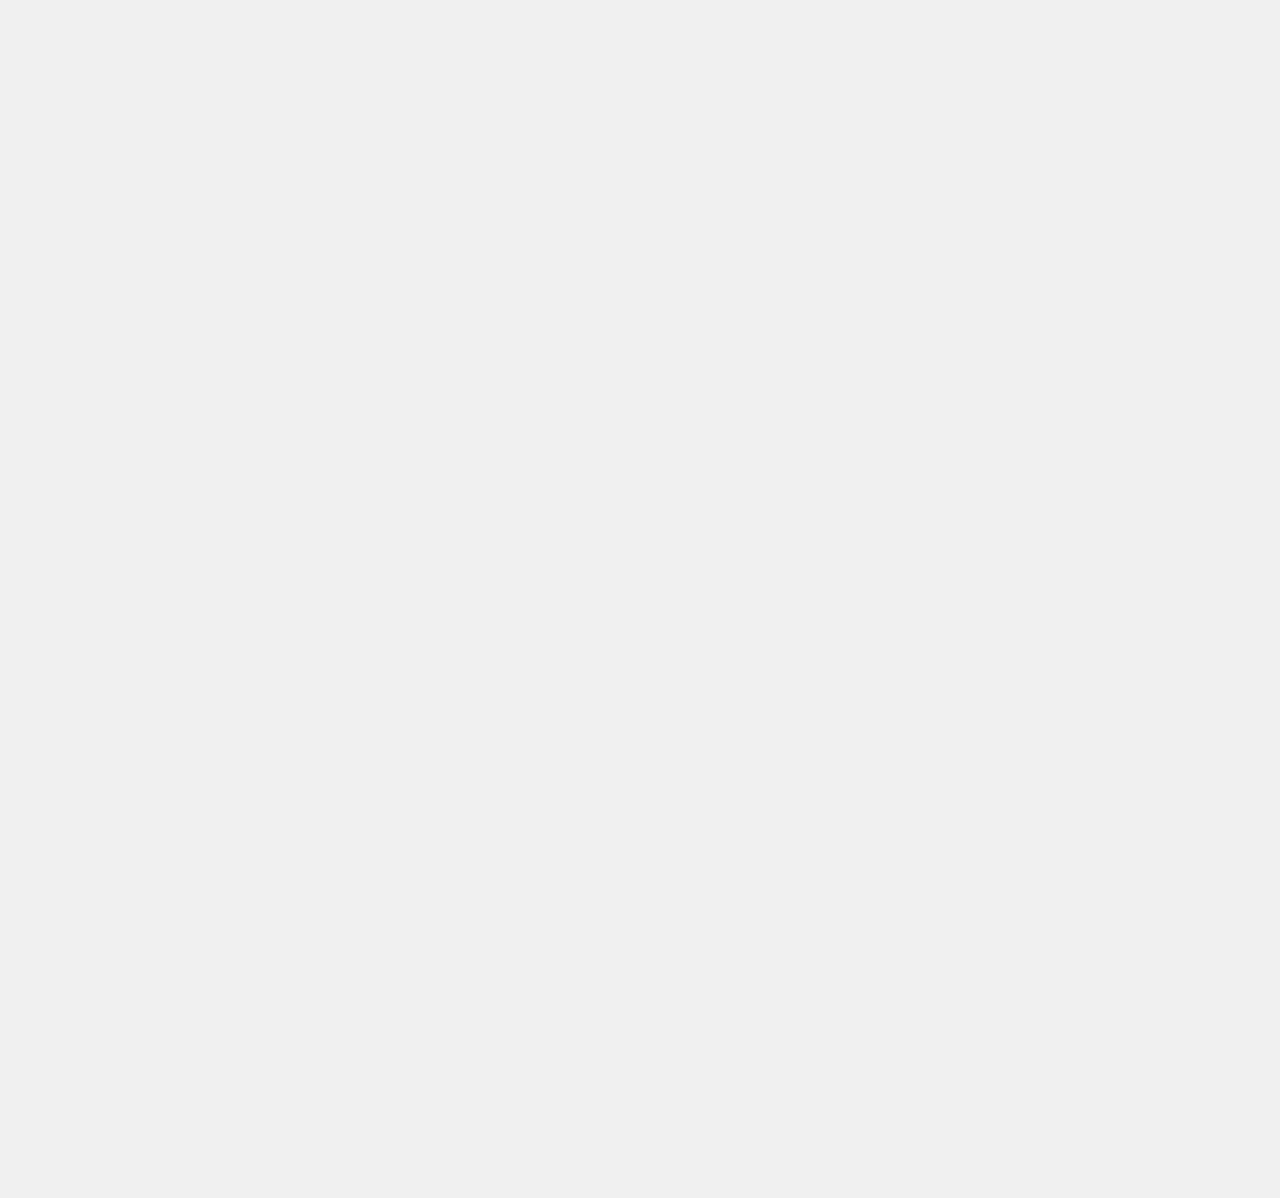
==== commit 89eabfd9: "add new page to work on header" ====
--- a/index.html
+++ b/index.html
@@ -26,15 +26,11 @@
       </ul>
     </main>
     <section>
-      <div class="header-wrapper">
-        <h2>MoodBoard for</h2>
-        <h2>My Portfolio Project</h2>
-        <div class="references"></div>
-        <b class="red-line"></b>
-        <p class="more-examples">
-          More Examples
-        </p>
+      <div class="primebanner">
+      <nav></nav>
+      <h1>Greetings!</h1>
       </div>
+      <div class="secondarybanner"></div>
     </section>
 
   </body>
--- a/styles/main.css
+++ b/styles/main.css
@@ -6,6 +6,10 @@
   background: #f0f0f0;
   margin: 0;
   font-family: 'Raleway', sans-serif;
+}
+
+header {
+  color: rgb(237, 106, 83);
 }
 
 header, main {
@@ -44,10 +48,6 @@
 
 li:nth-child(7) {
   grid-column: span 2;
-}
-/* Text Experiment */
-section {
-  transform: rotate(-45deg);
 }
 
 .header-wrapper {
@@ -89,3 +89,35 @@
   grid-column: 4/6;
   align-self: end;
 }
+
+section {
+  display: grid;
+  grid-template-columns: repeat(auto-fill, minmax(300px, 1fr));
+  grid-template-rows: repeat(10, 1fr);
+  grid-column-gap: 15px;
+}
+
+.primebanner {
+  background-image:url(images/primebanner.svg);
+  width: 100%;
+  height: 50vw;
+  background-size: contain;
+  background-repeat: no-repeat;
+  /* grid-column: 1 / span 5; */
+  grid-row: 1;
+}
+
+.secondarybanner {
+  background-image: url(images/secondarybanner.svg);
+  width: 100%;
+  height: 25vw;
+  background-size: contain;
+  background-repeat: no-repeat;
+  /* grid-column: 8 / span 2; */
+  grid-row: 1;
+  z-index: -1;
+}
+
+.primebanner h1 {
+  grid-column: 2;
+}
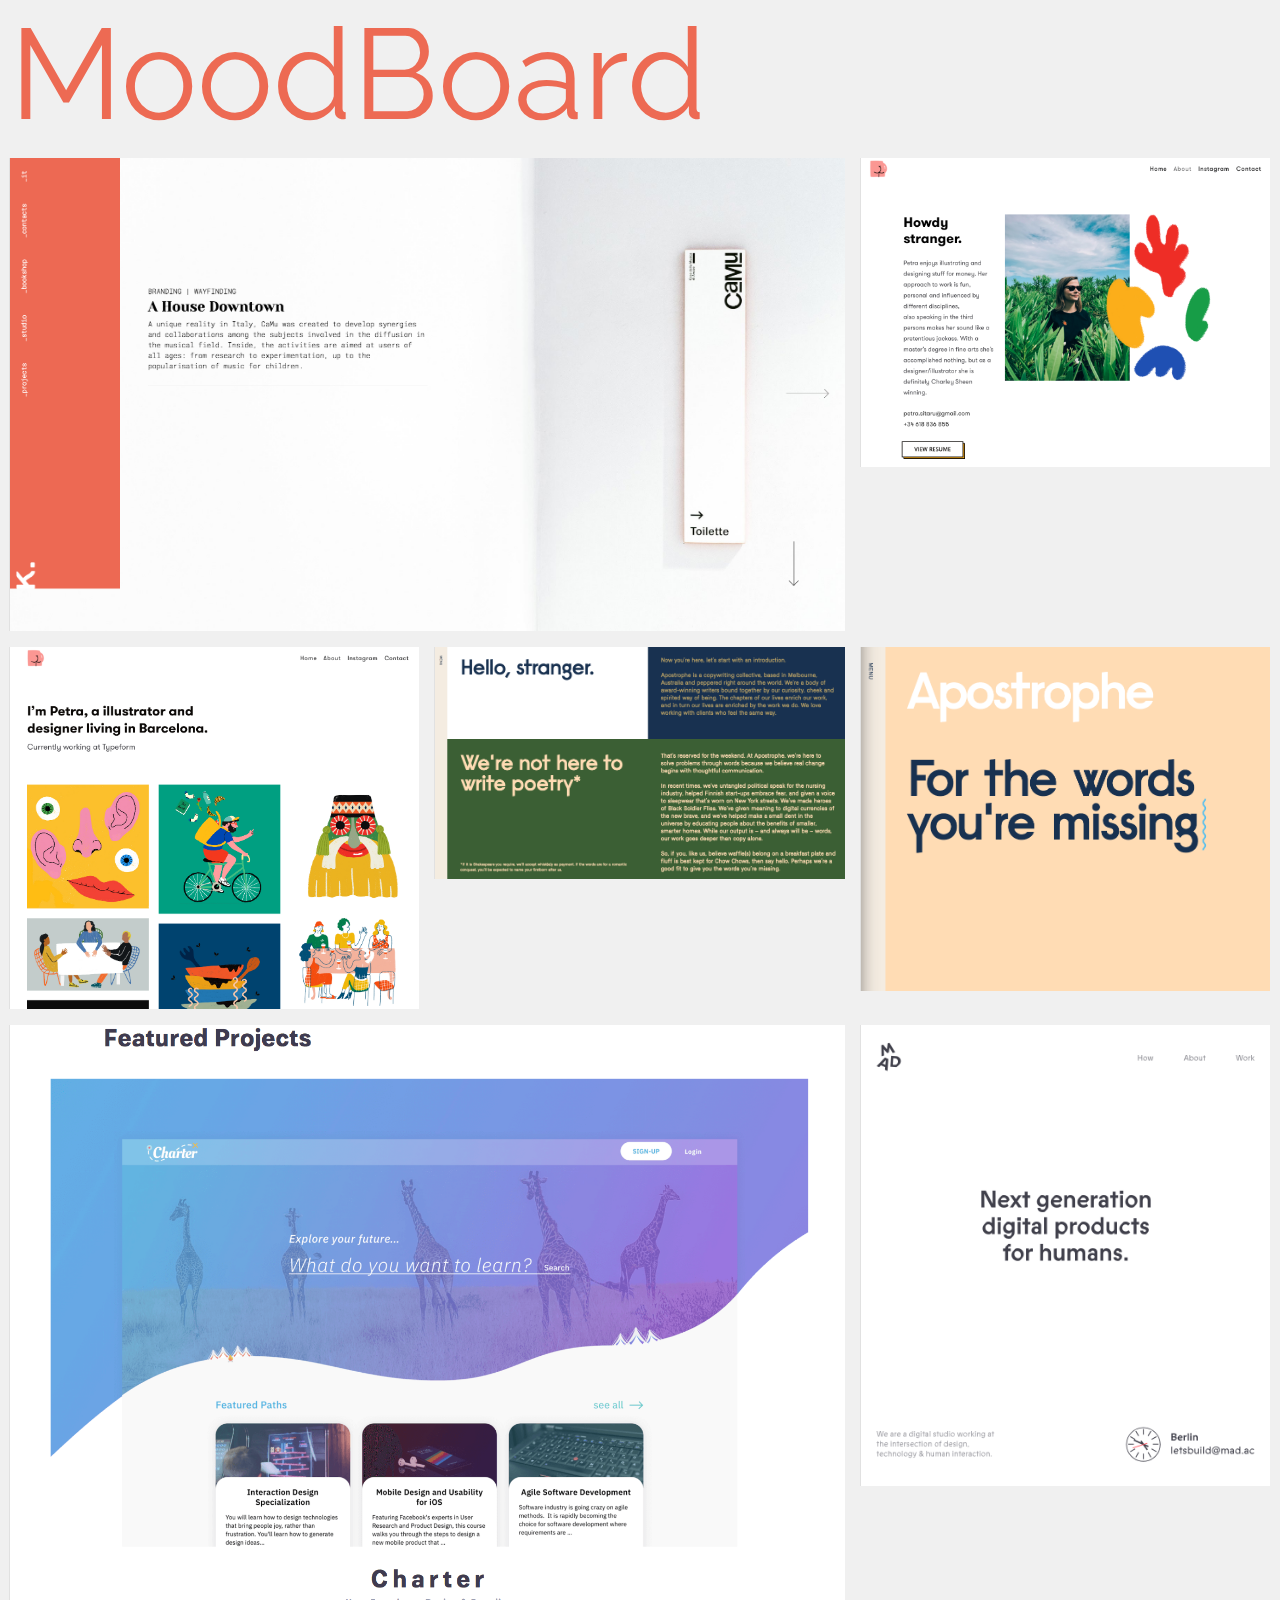
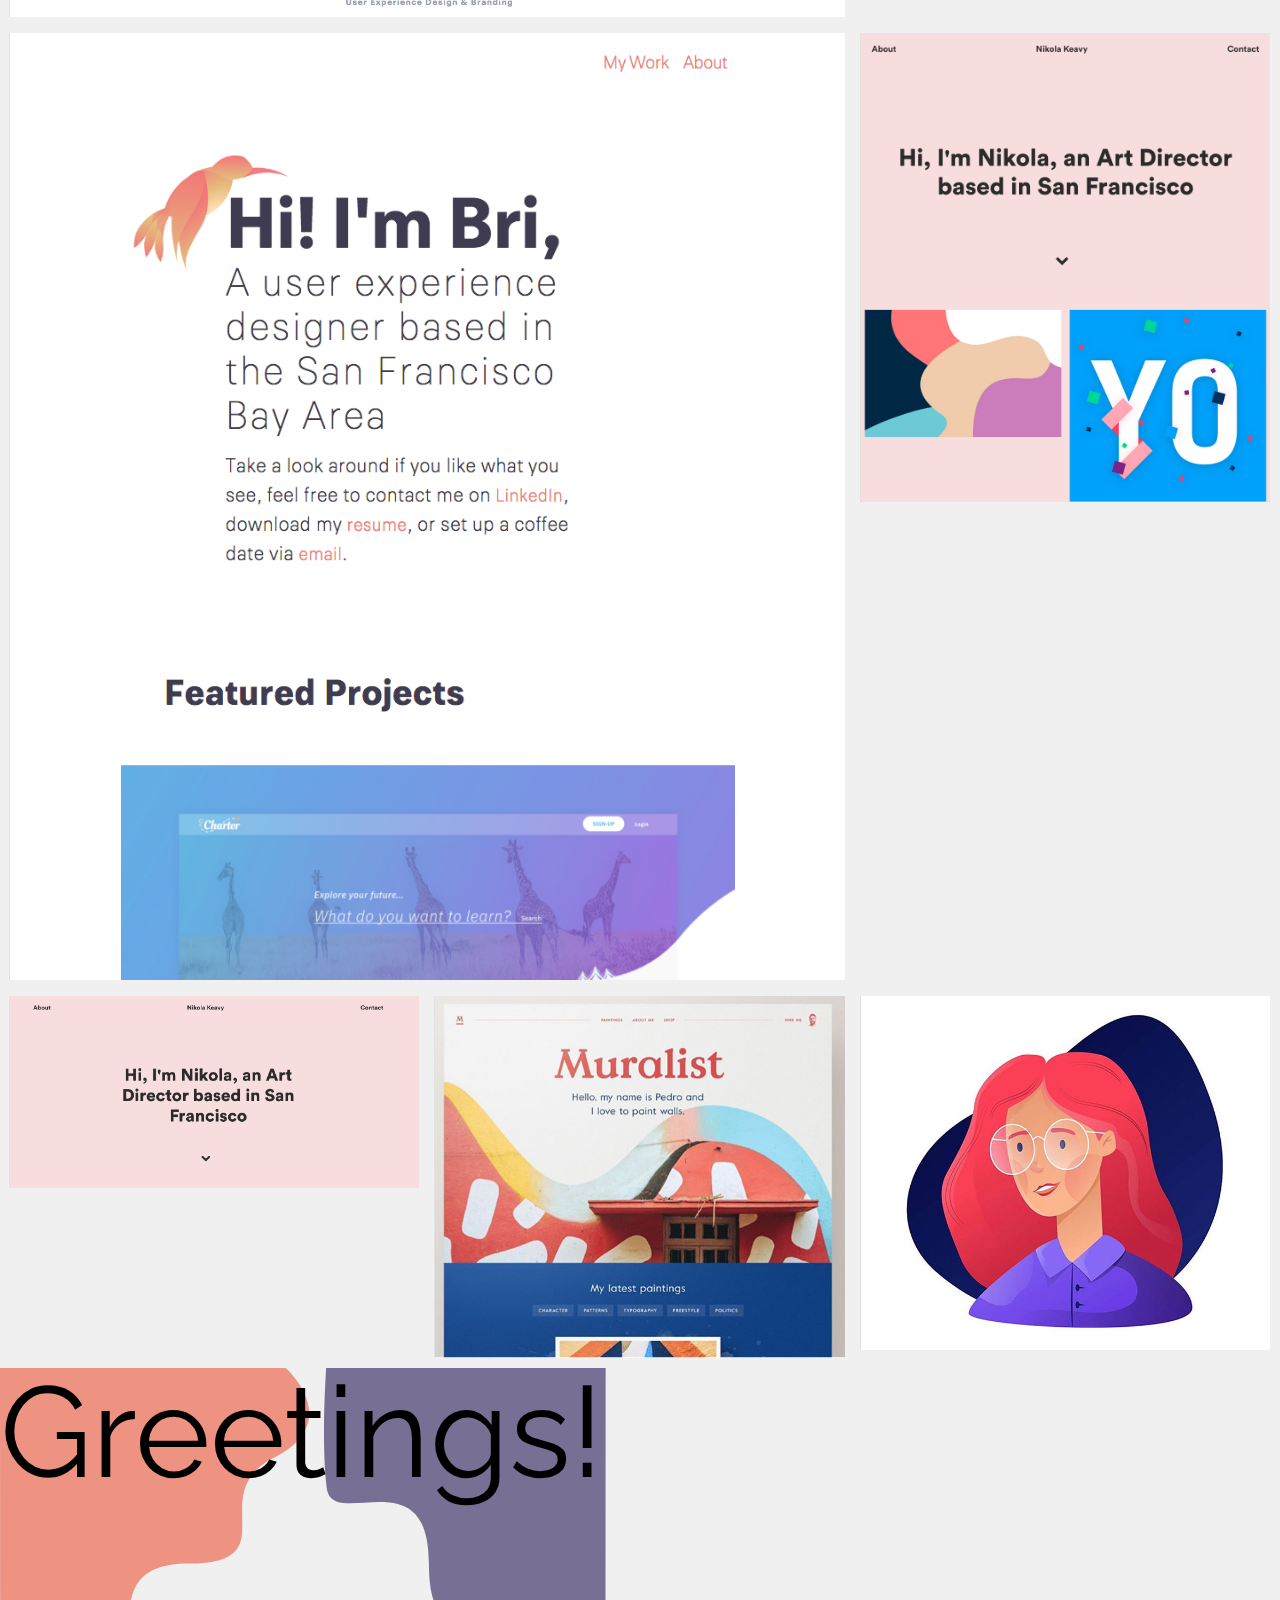
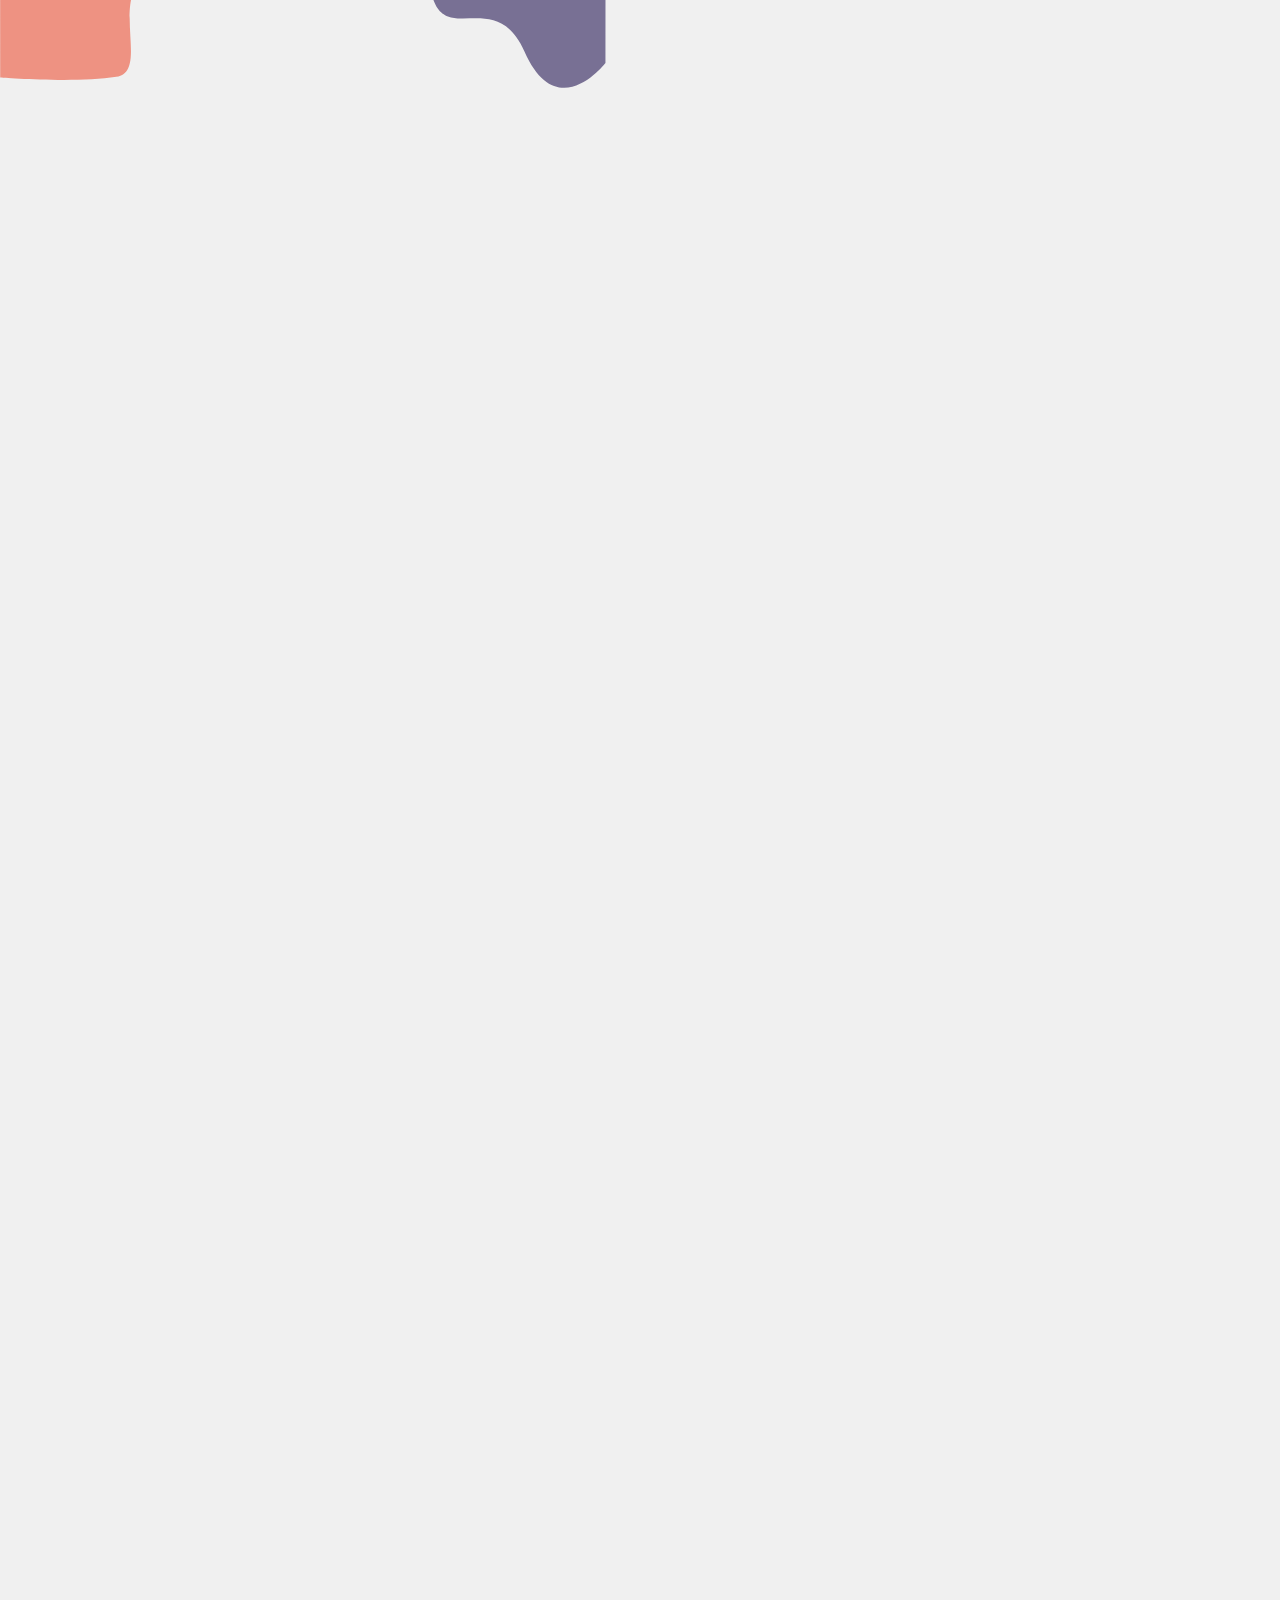
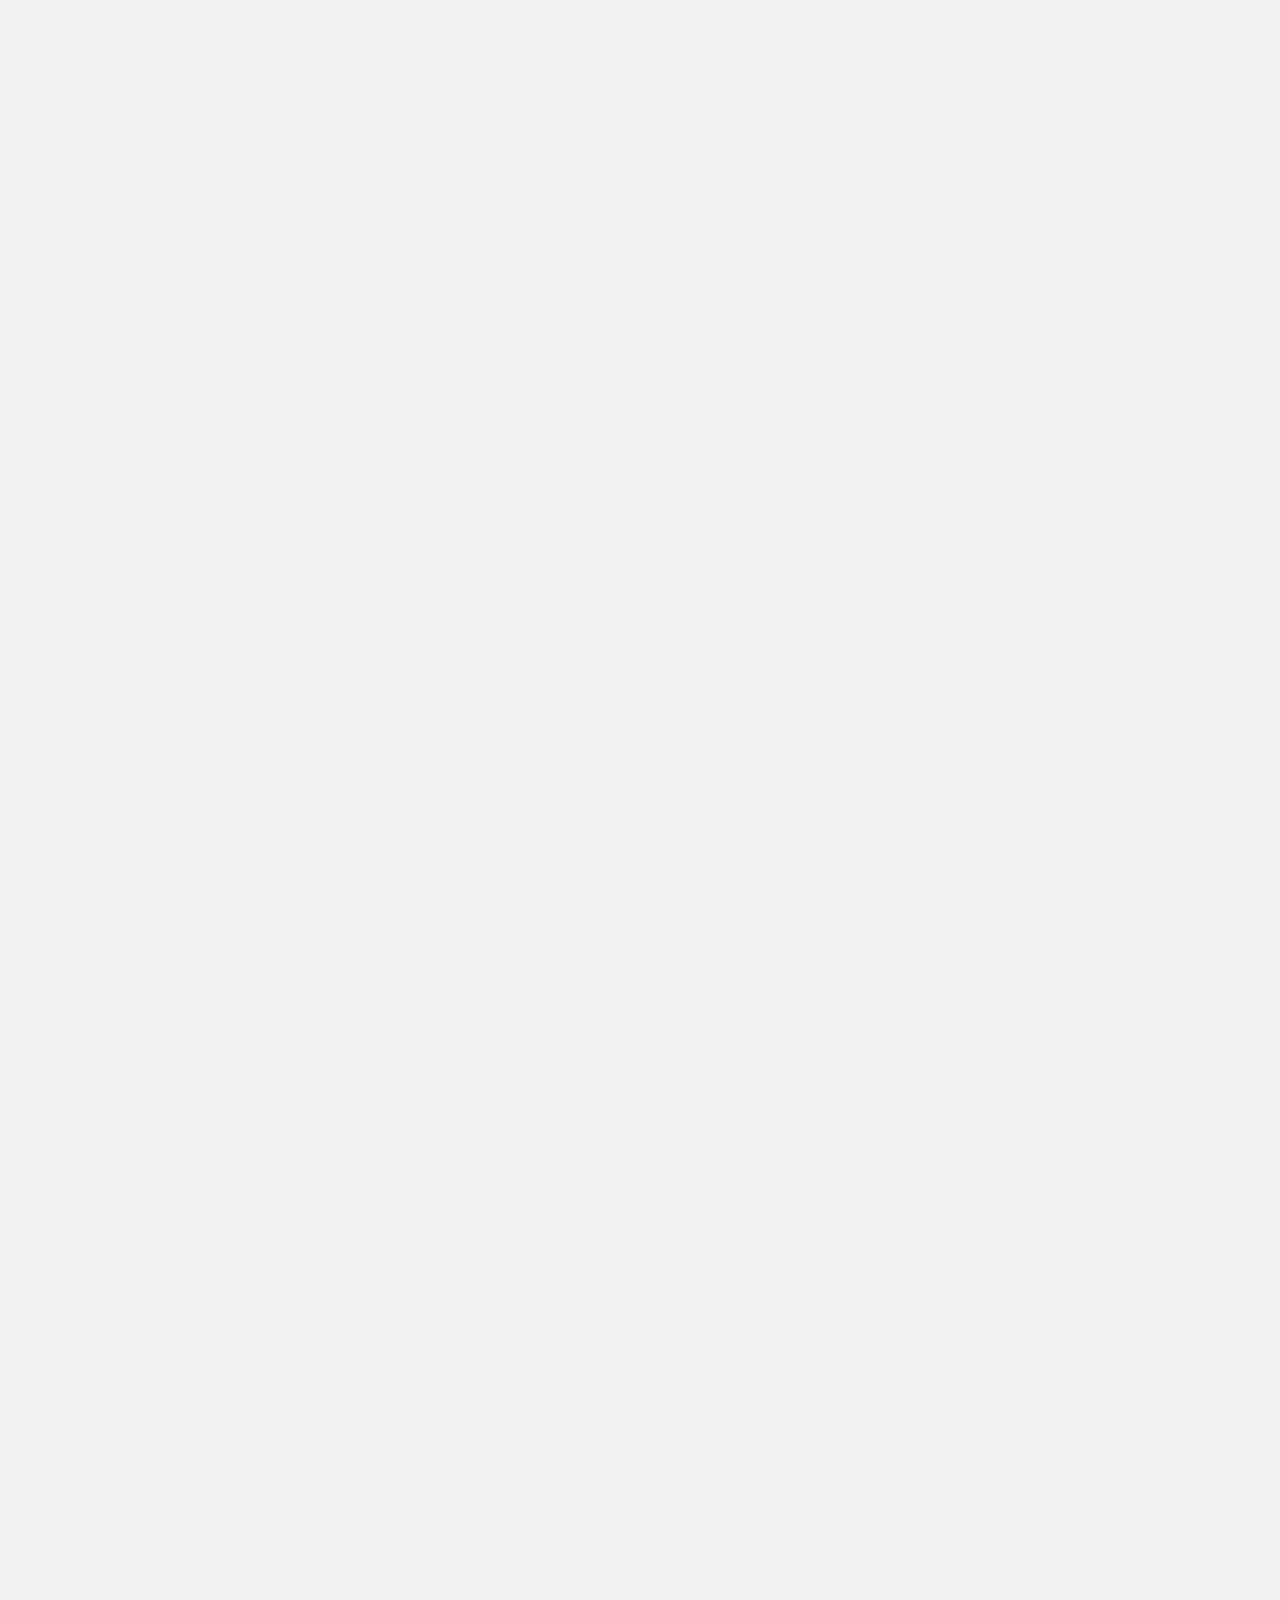
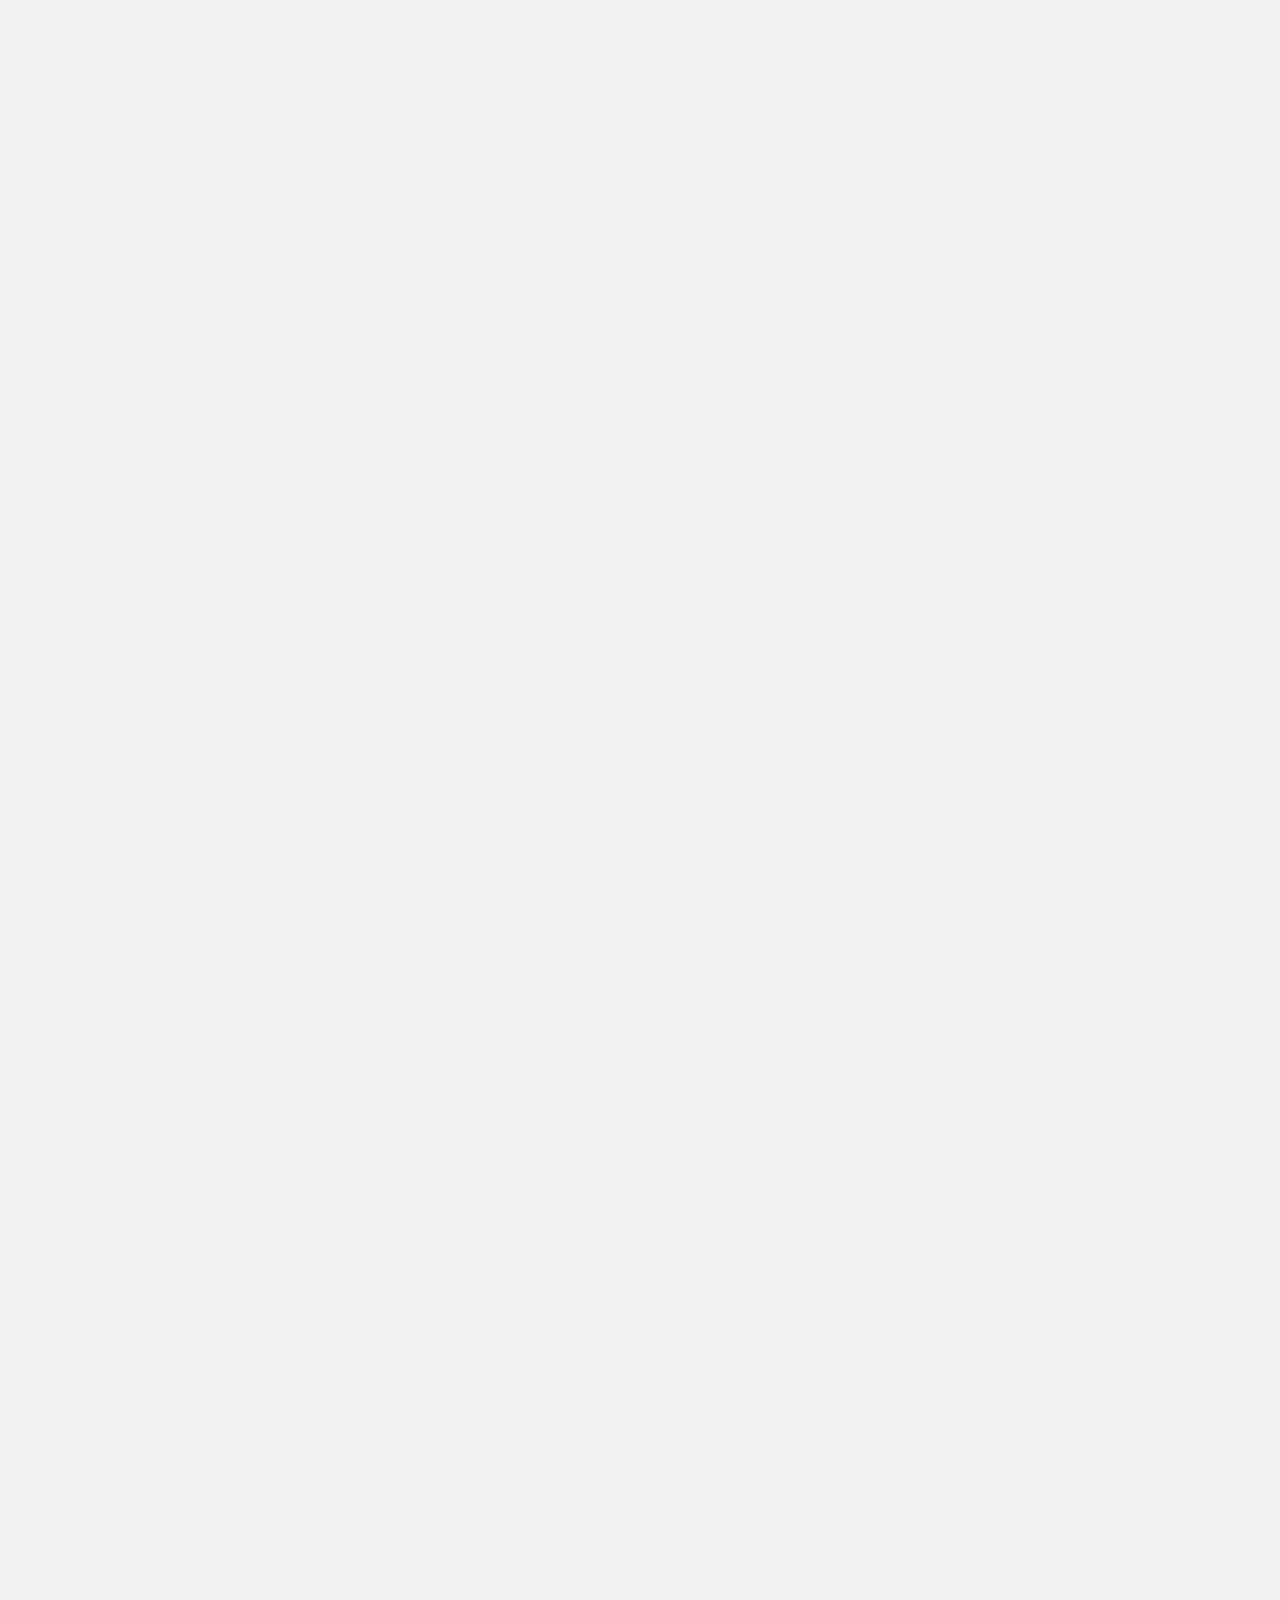
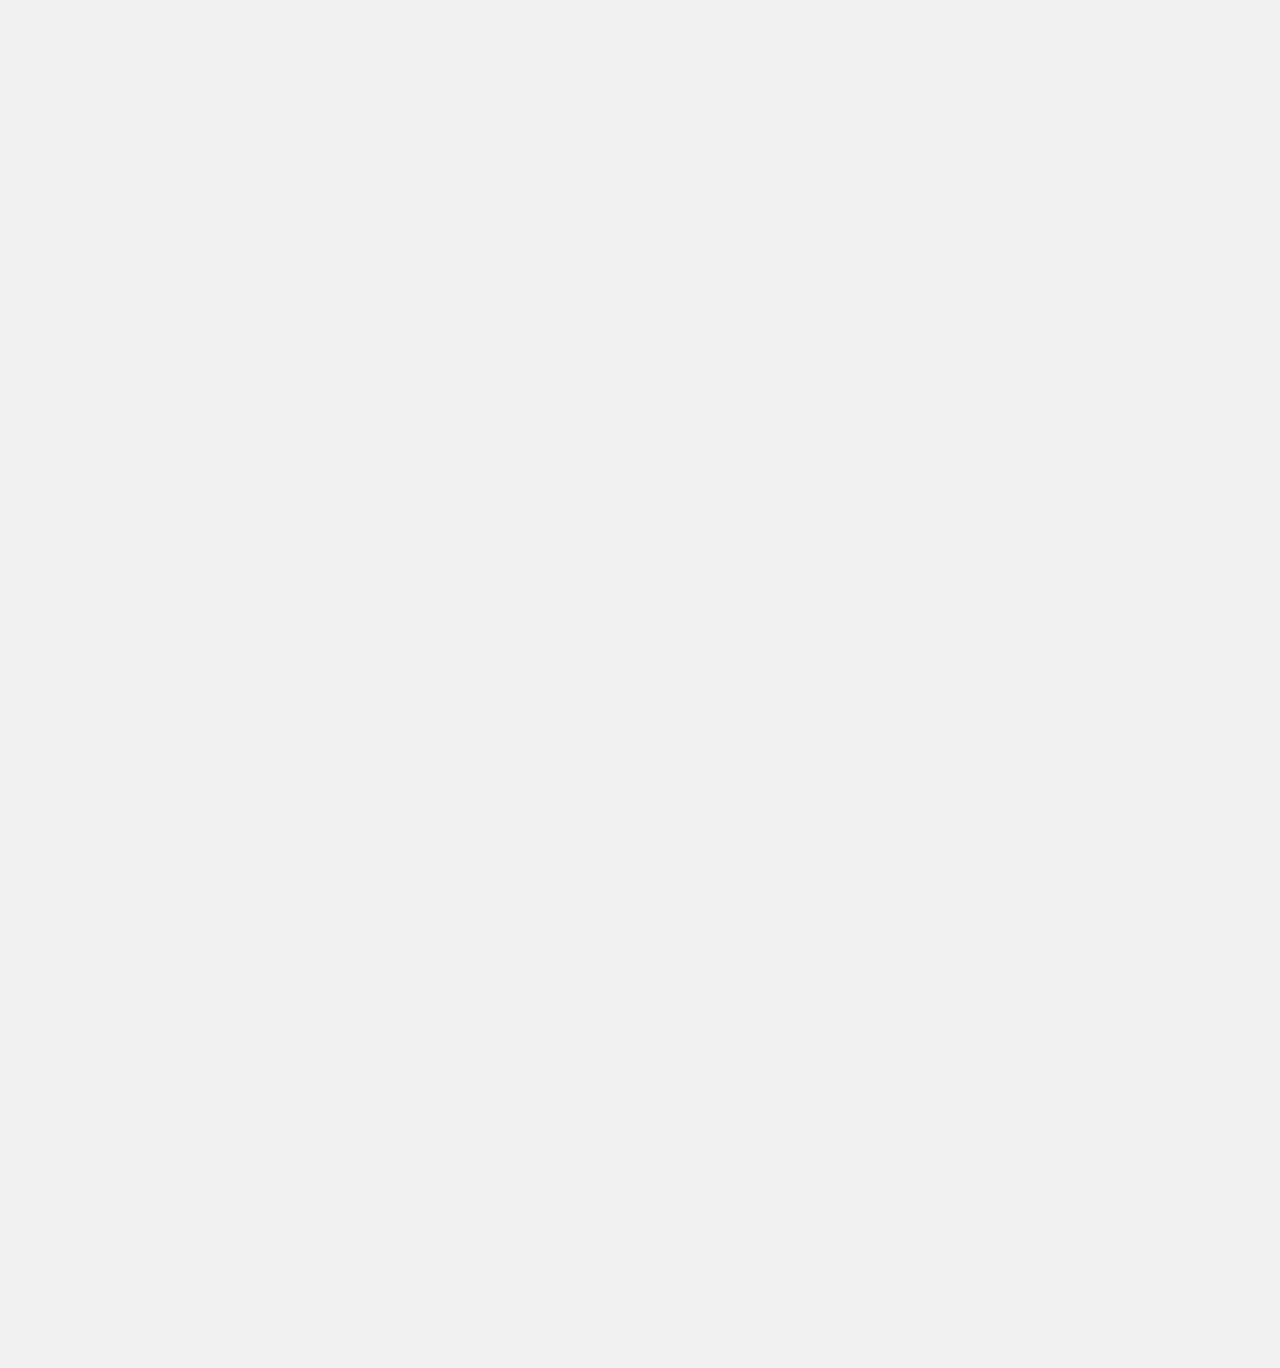
==== commit f7138aff: "add new inspiration pics" ====
--- a/index.html
+++ b/index.html
@@ -23,6 +23,8 @@
         <li><a href="https://www.mad.ac/"><img src="images/mad-hero.png" alt="hero"/></a></li>
         <li><a href="http://nikolakeavy.com/index.html"><img src="images/nikola-featured.png" alt="featured"/></a></li>
         <li><a href="http://nikolakeavy.com/index.html"><img src="images/nikola-hero.png" alt="hero"/></a></li>
+        <li><a href="https://www.instagram.com/p/BmtcIzaA116/?hl=en"><img src="images/curves.png" alt="hero"/></a></li>
+        <li><a href="https://www.instagram.com/p/BmtHrGzBs6n/?hl=en"><img src="images/profileblob.png" alt="profile"/></a></li>
       </ul>
     </main>
     <section>
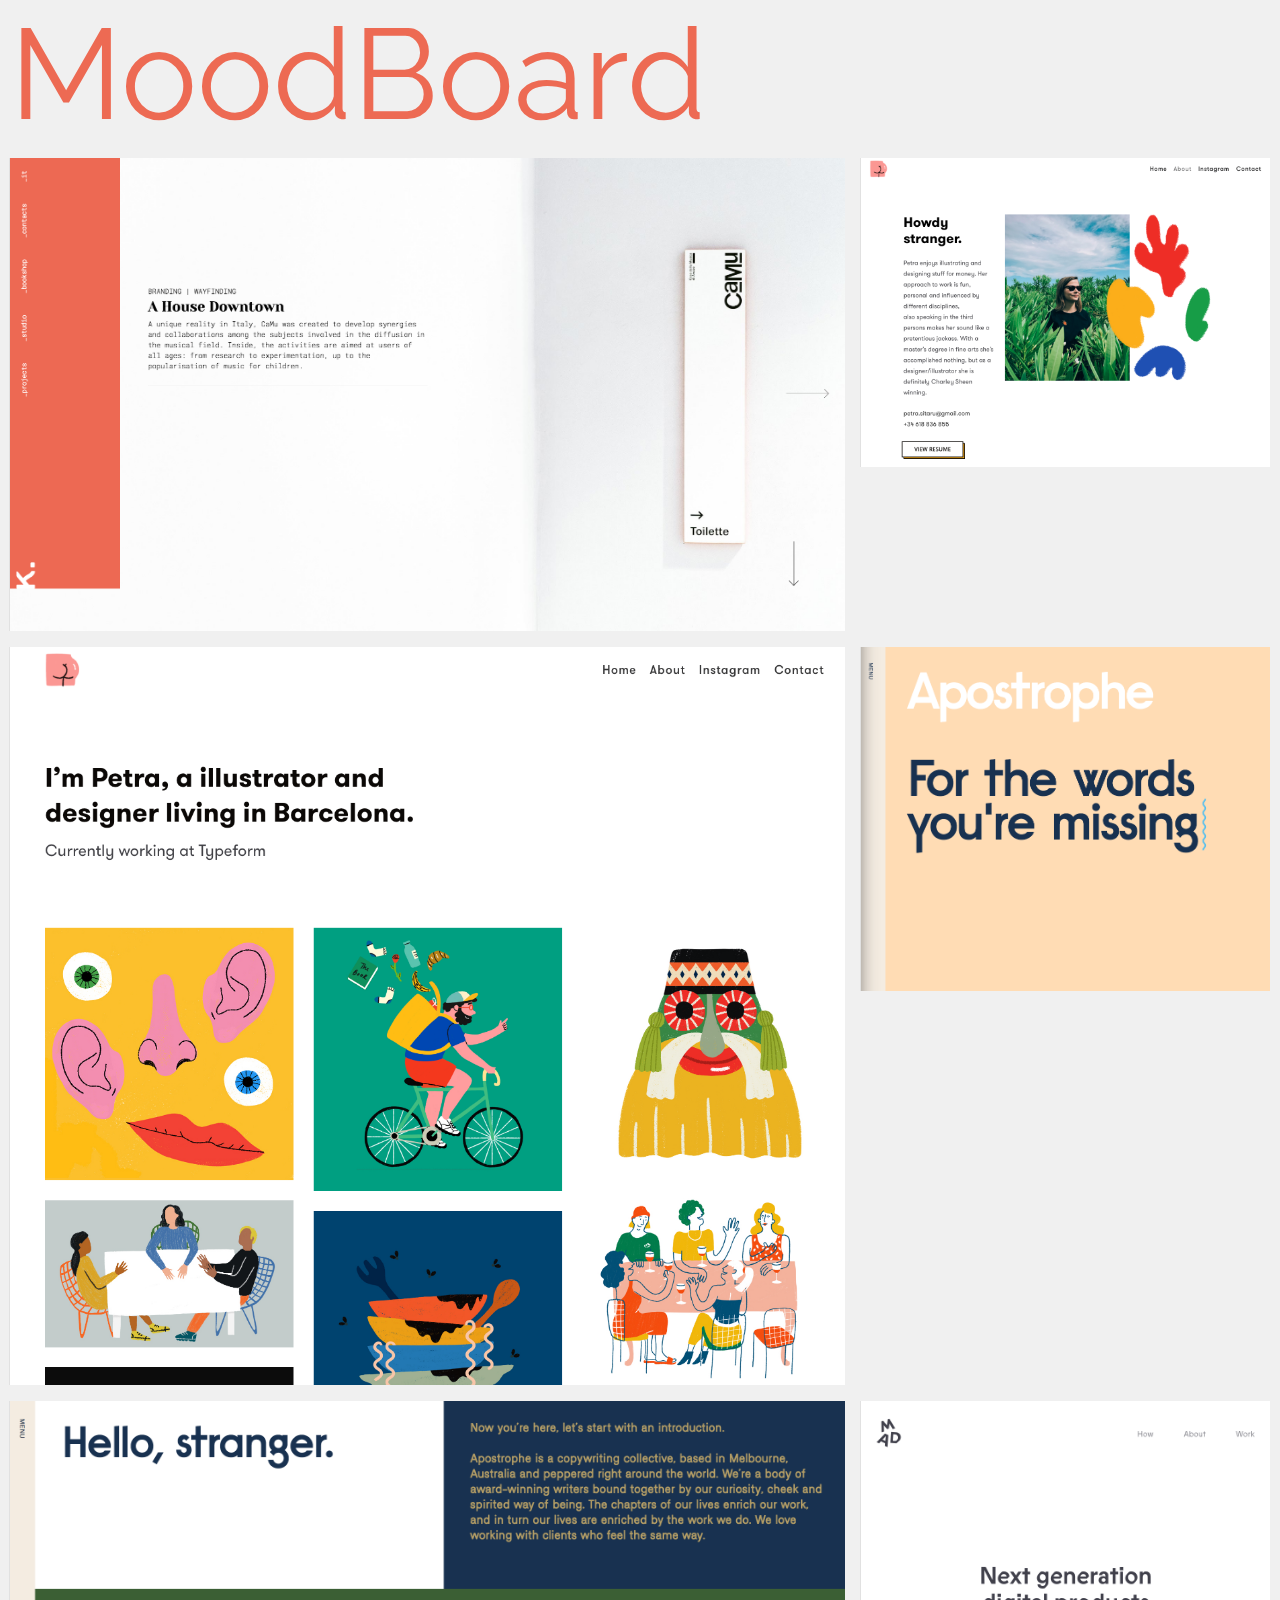
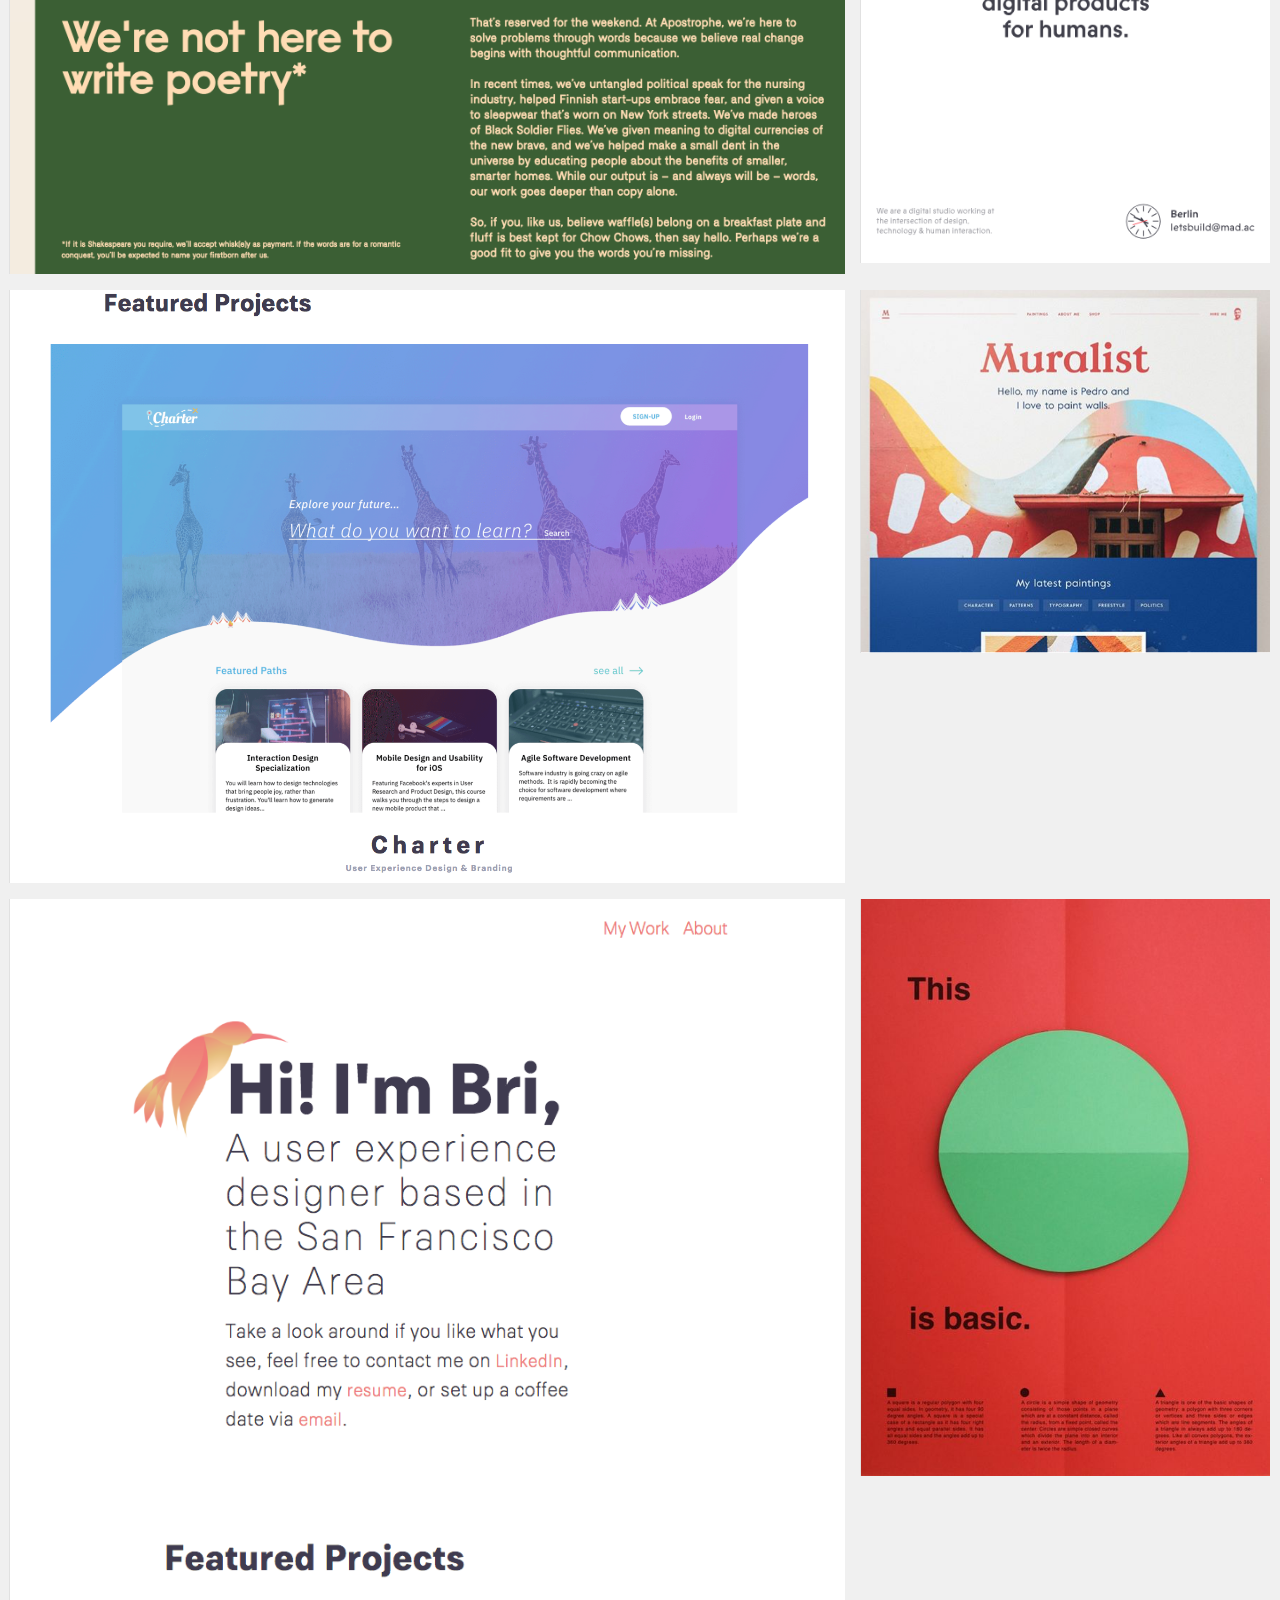
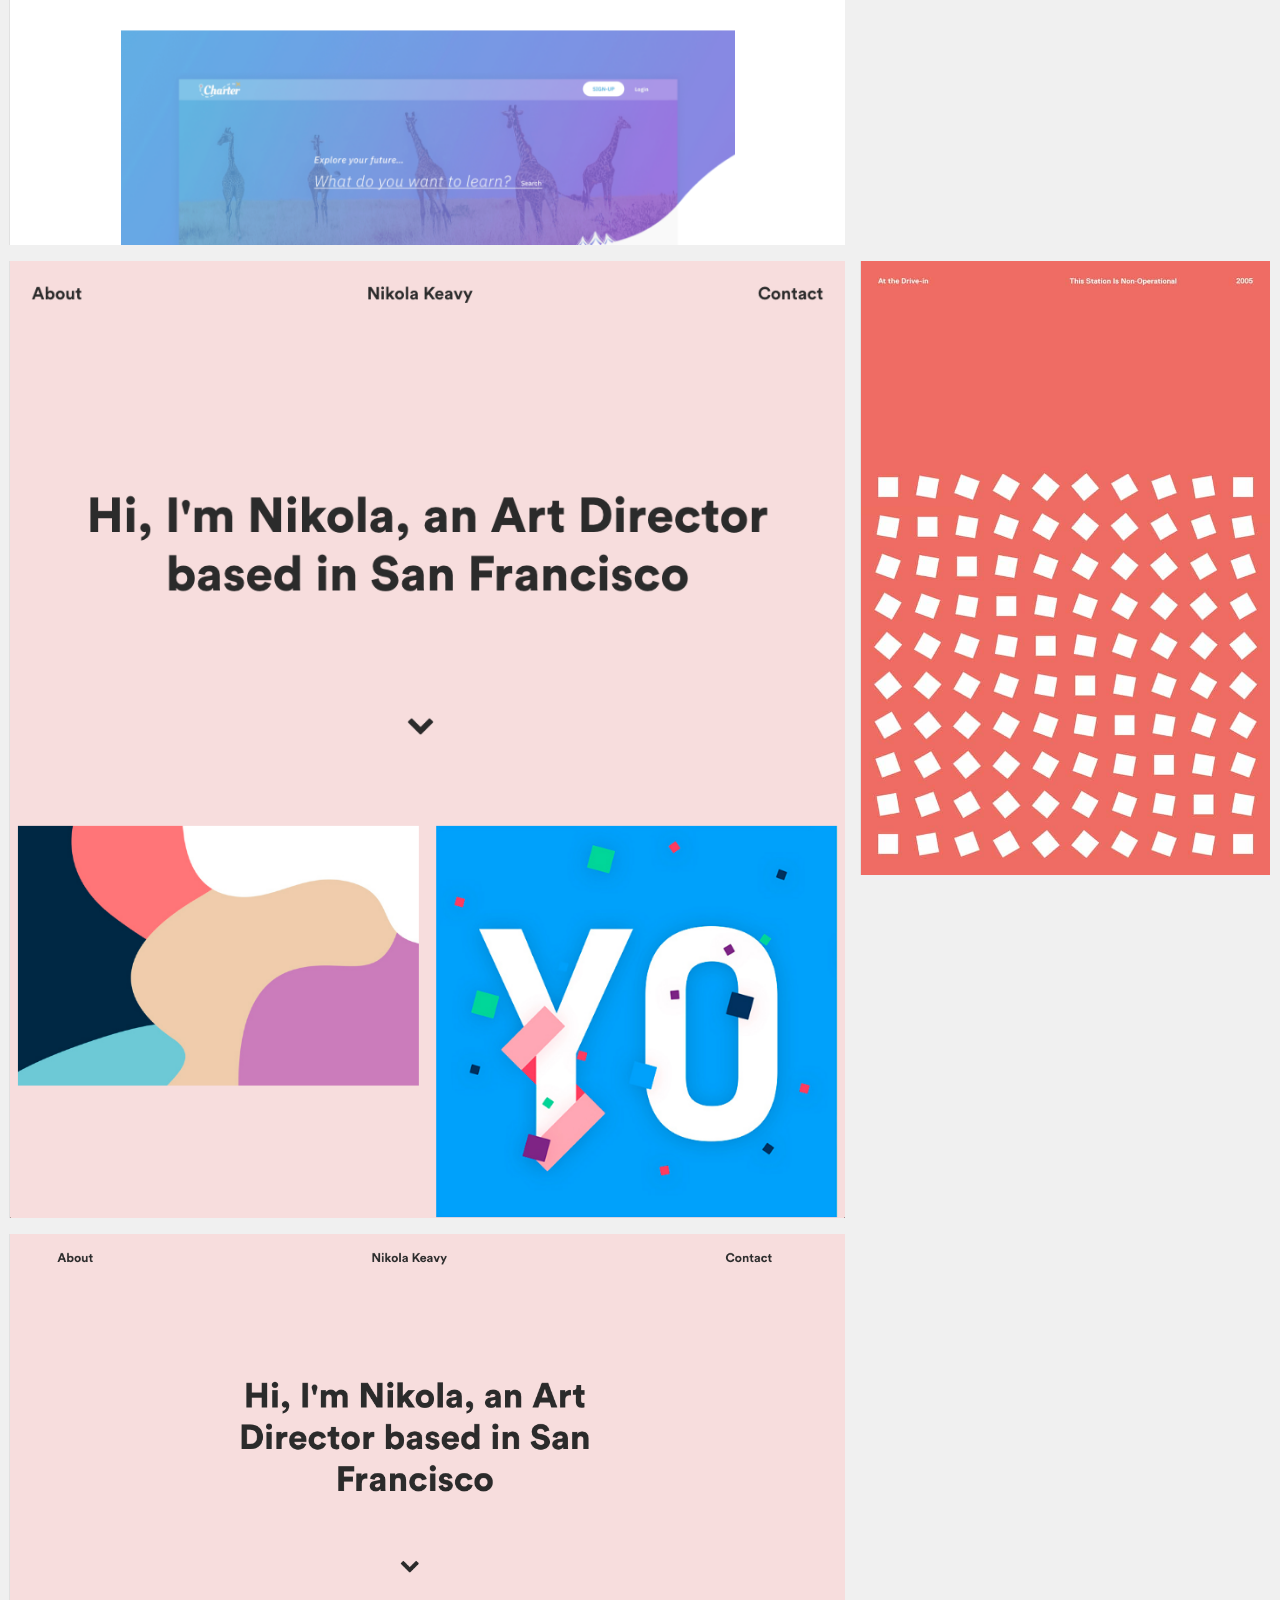
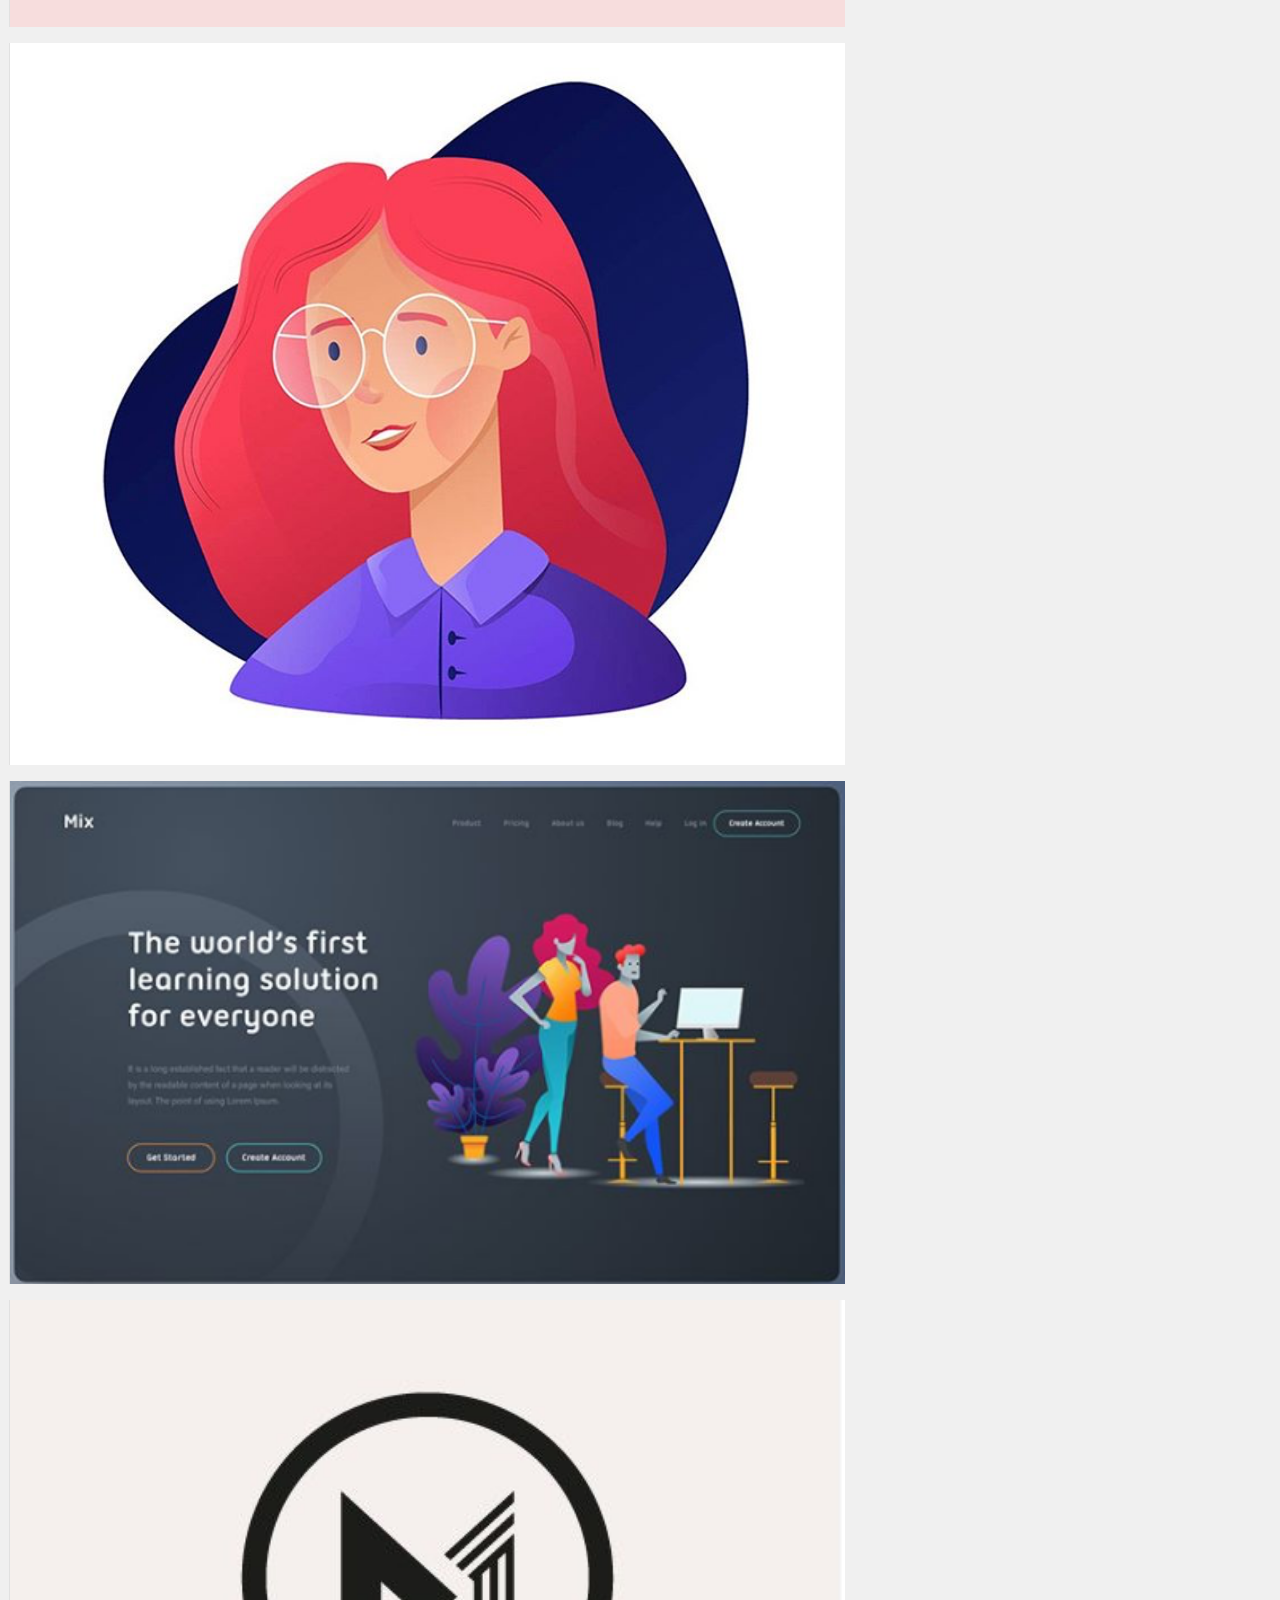
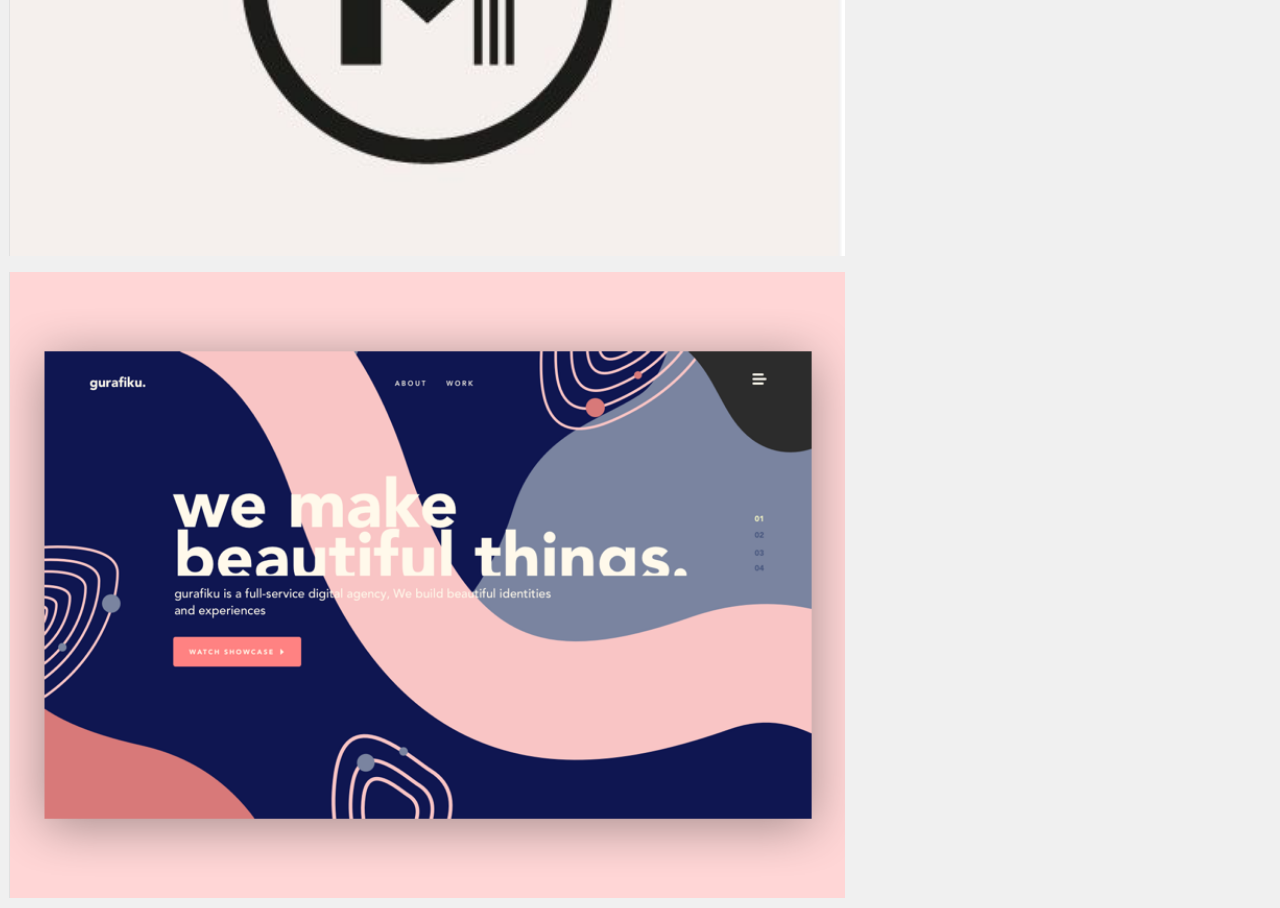
==== commit d92d4fee: "update images" ====
--- a/index.html
+++ b/index.html
@@ -25,15 +25,12 @@
         <li><a href="http://nikolakeavy.com/index.html"><img src="images/nikola-hero.png" alt="hero"/></a></li>
         <li><a href="https://www.instagram.com/p/BmtcIzaA116/?hl=en"><img src="images/curves.png" alt="hero"/></a></li>
         <li><a href="https://www.instagram.com/p/BmtHrGzBs6n/?hl=en"><img src="images/profileblob.png" alt="profile"/></a></li>
+        <li><a href="https://www.instagram.com/p/Bm0HWTyjOB3/?hl=en"><img src="images/backgroundshapes.png" alt="hero"/></a></li>
+        <li><a href="http://rawcolor.nl/project/?id=201&type=ownProduction"><img src="images/basicpaper.jpg" alt="graphic"/></a></li>
+        <li><a href="https://www.behance.net/gallery/17112687/C-Mercator?utm_content=buffer86a93&utm_medium=social&utm_source=pinterest.com&utm_campaign=buffer"><img src="images/Mstripe.jpg" alt="logo"/></a></li>
+        <li><a href="https://dribbble.com/shots/4009688-Gurafiku-Home?utm_source=Pinterest_Shot&utm_campaign=gurafiku&utm_content=Gurafiku%20Home&utm_medium=Social_Share"><img src="images/gurafiku.png" alt="hero"/></a></li>
+        <li><a href="http://swissritual.ca/"><img src="images/squaregrid.jpeg" alt="graphic"/></a></li>
       </ul>
     </main>
-    <section>
-      <div class="primebanner">
-      <nav></nav>
-      <h1>Greetings!</h1>
-      </div>
-      <div class="secondarybanner"></div>
-    </section>
-
   </body>
 </html>
--- a/styles/main.css
+++ b/styles/main.css
@@ -38,15 +38,15 @@
   /* border: 3vw solid gray; */
 }
 
-li:nth-child(1) {
+li:nth-child(3n+1) {
   grid-column: span 2;
 }
 
-li:nth-child(6) {
+li:nth-child(3n+3) {
   grid-column: span 2;
 }
 
-li:nth-child(7) {
+li:nth-child(3n+3) {
   grid-column: span 2;
 }
 
